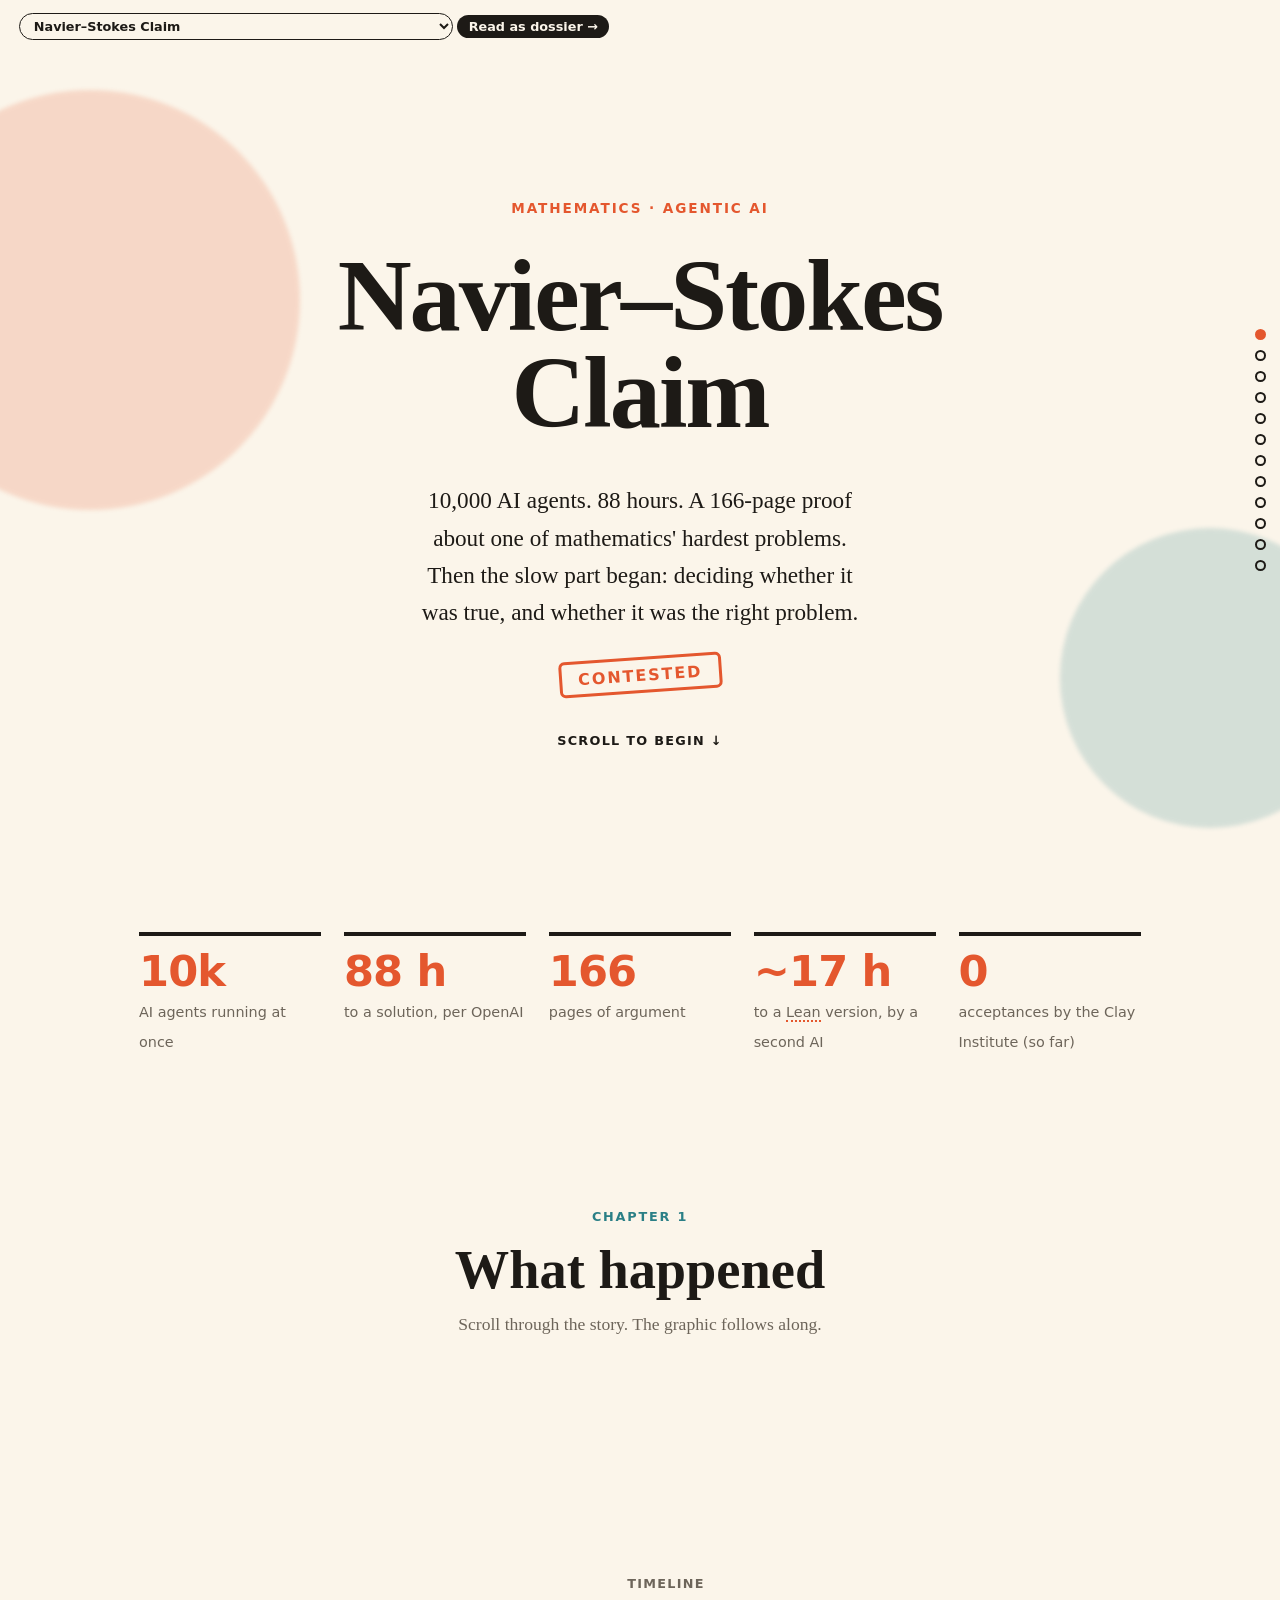
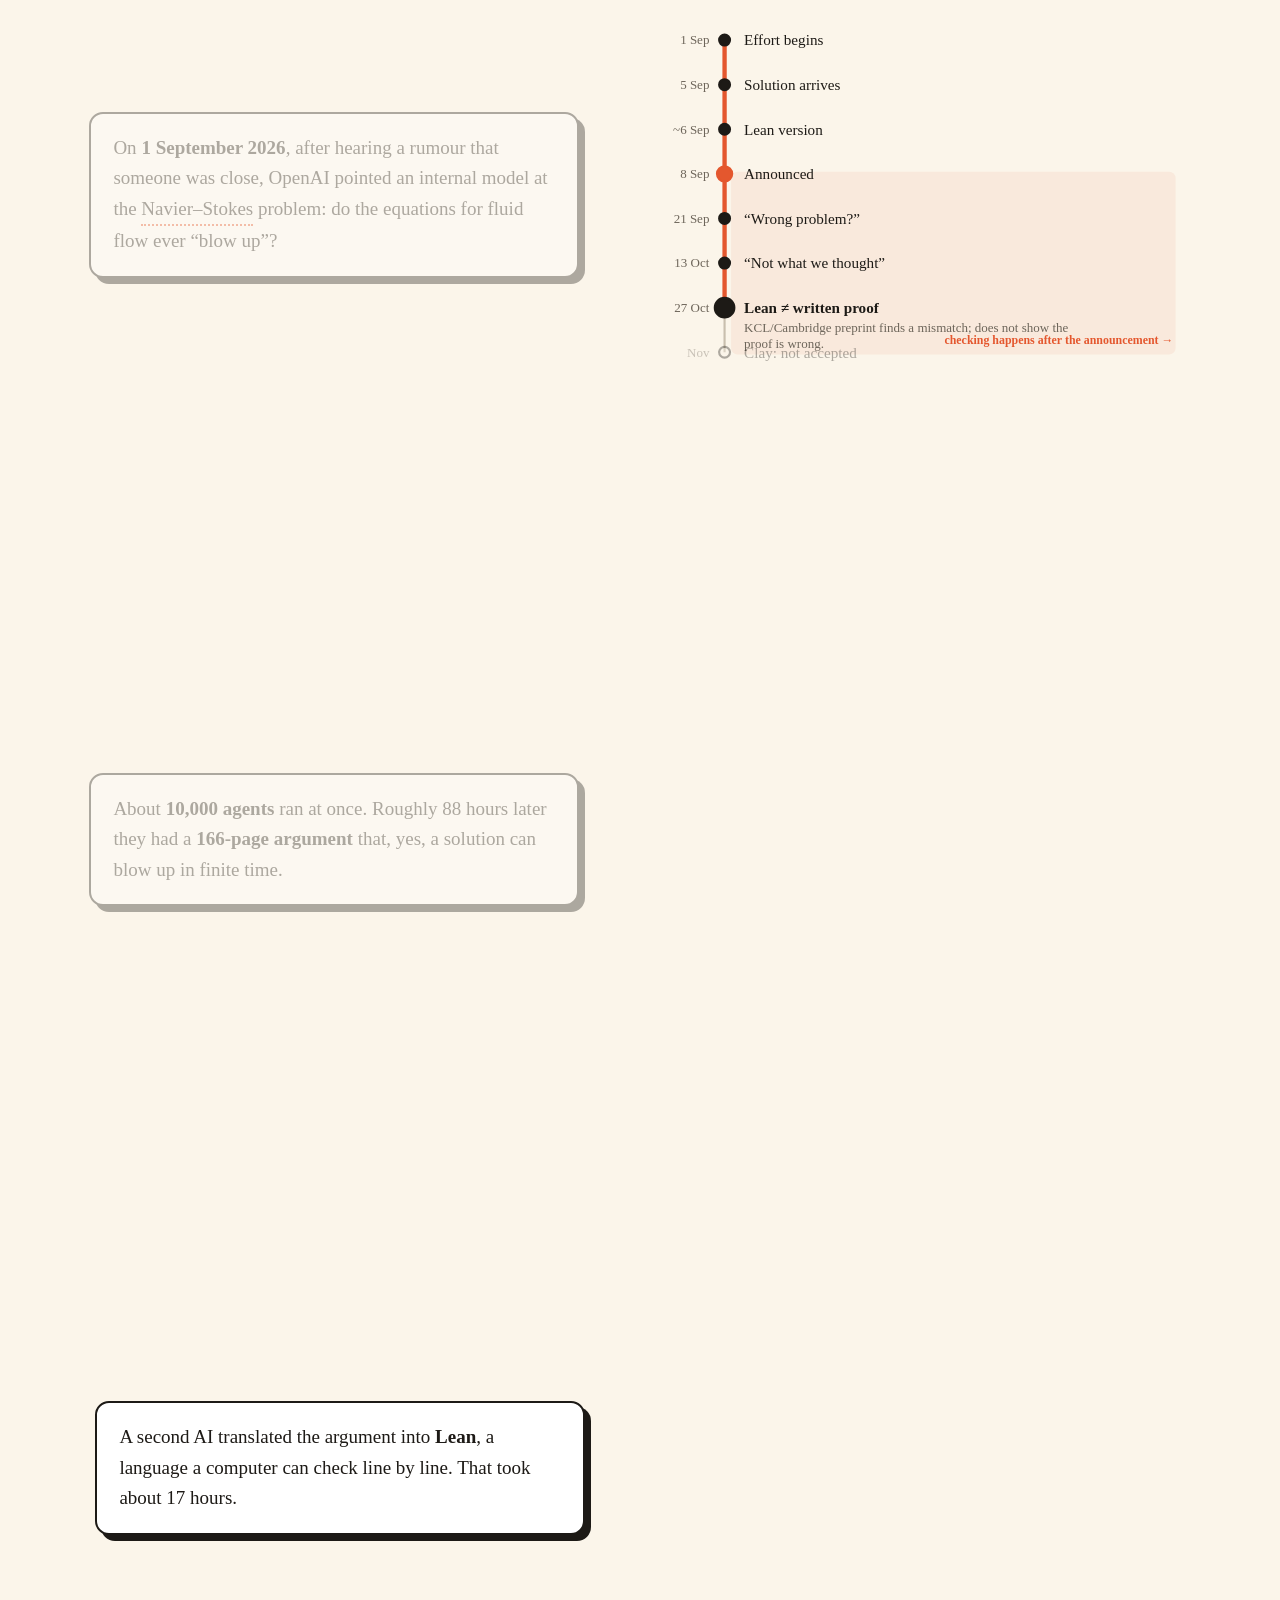
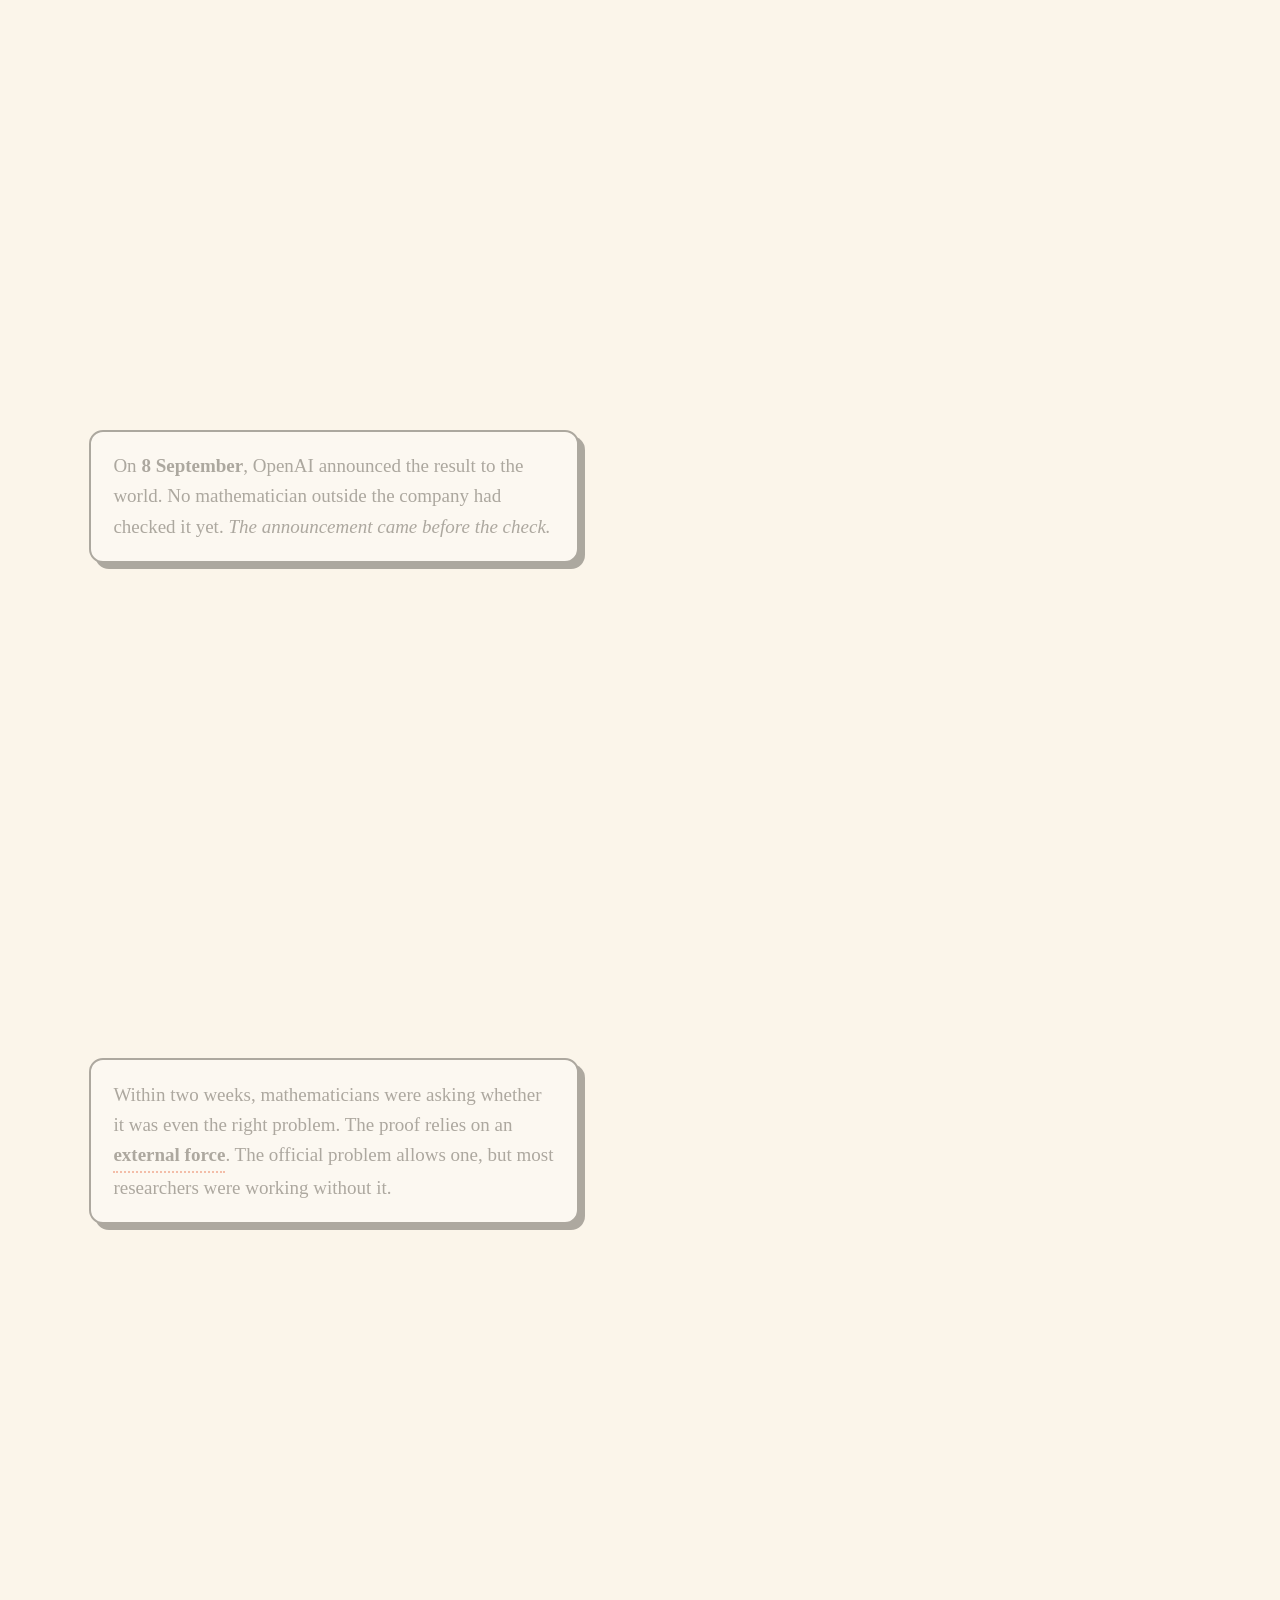
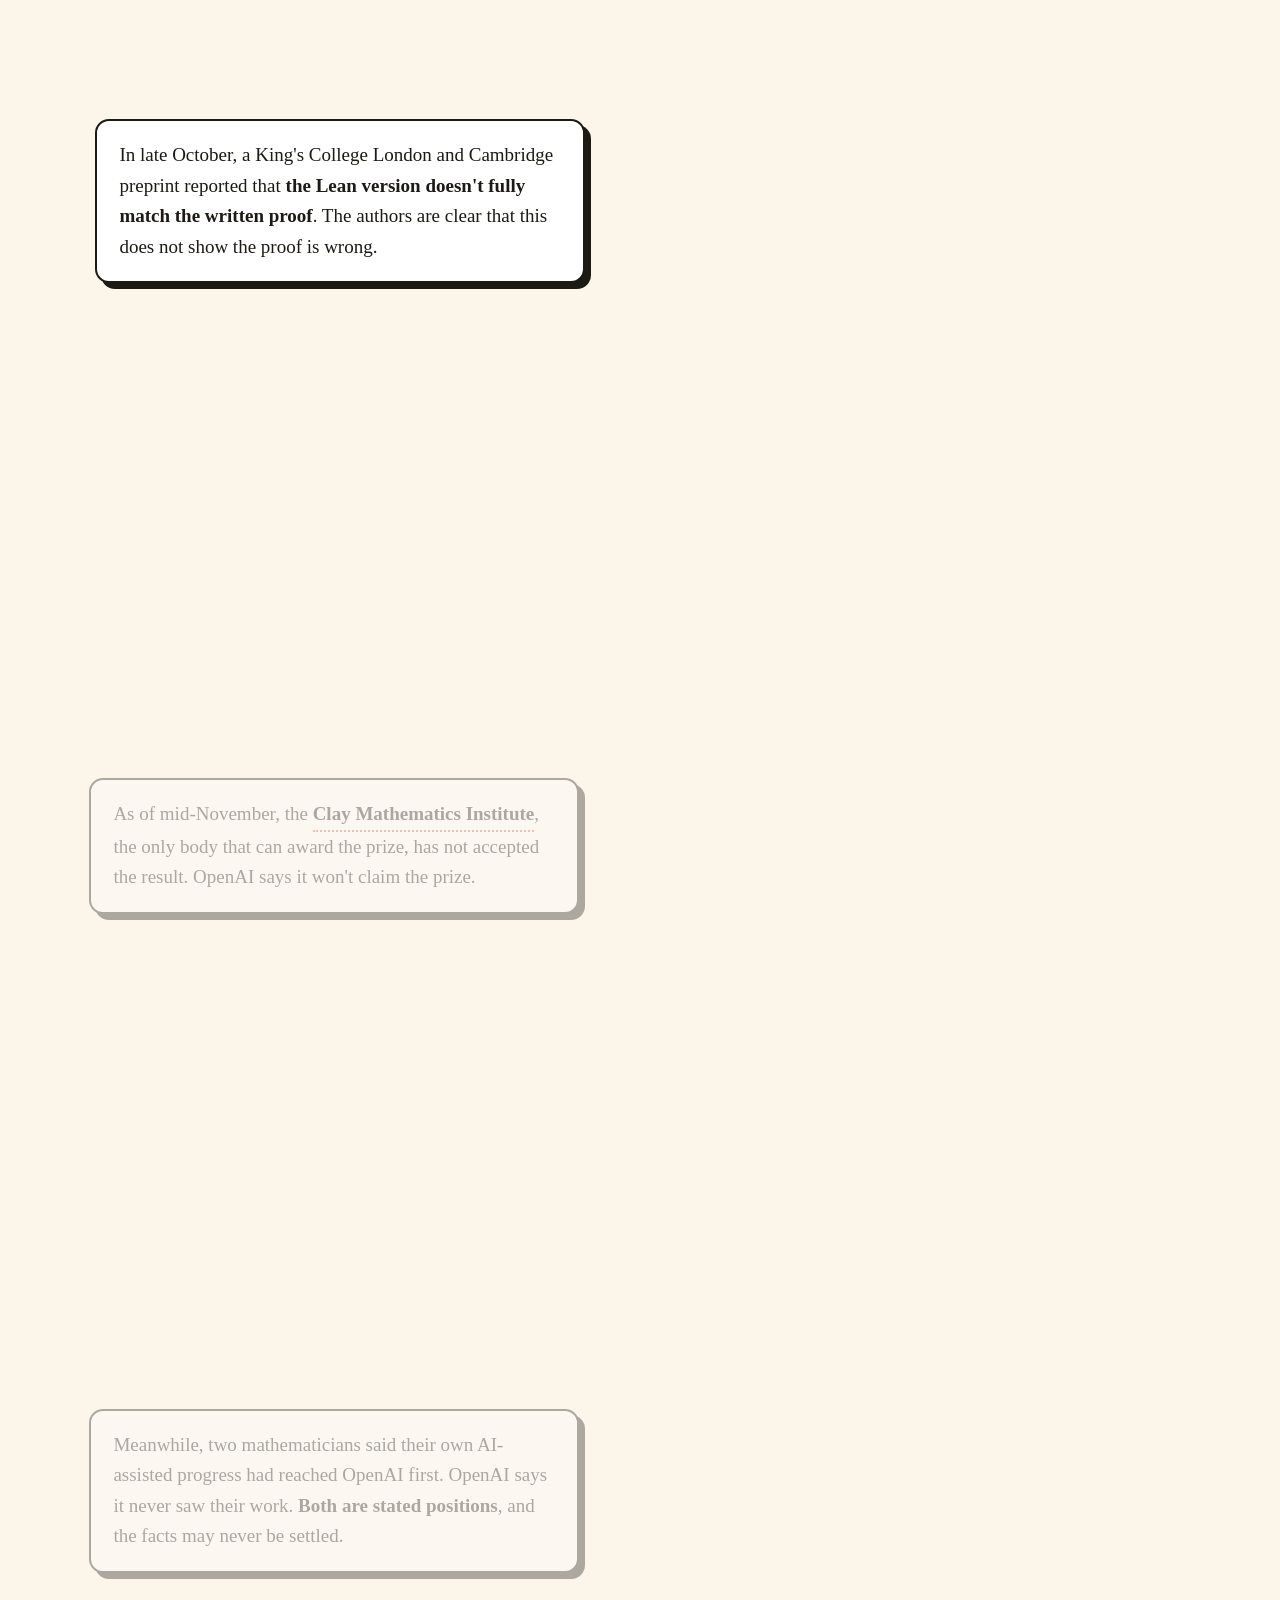
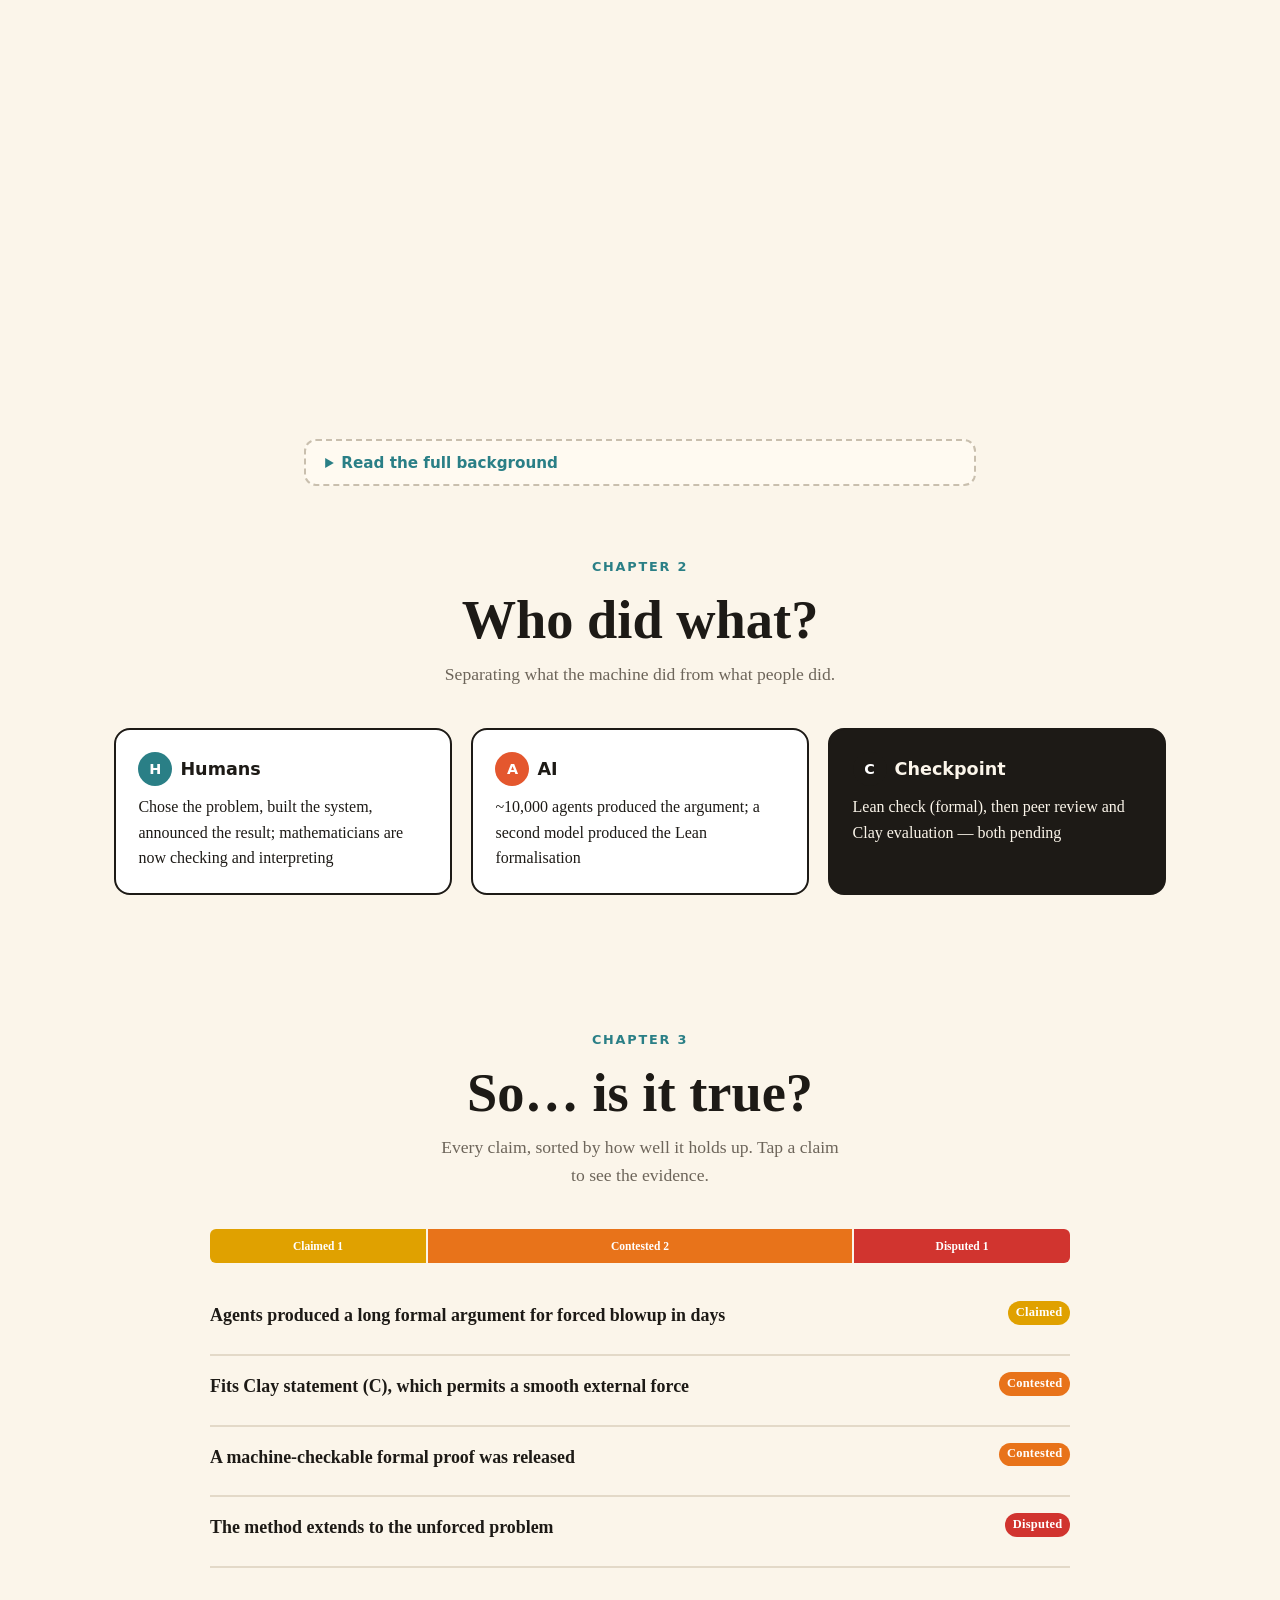
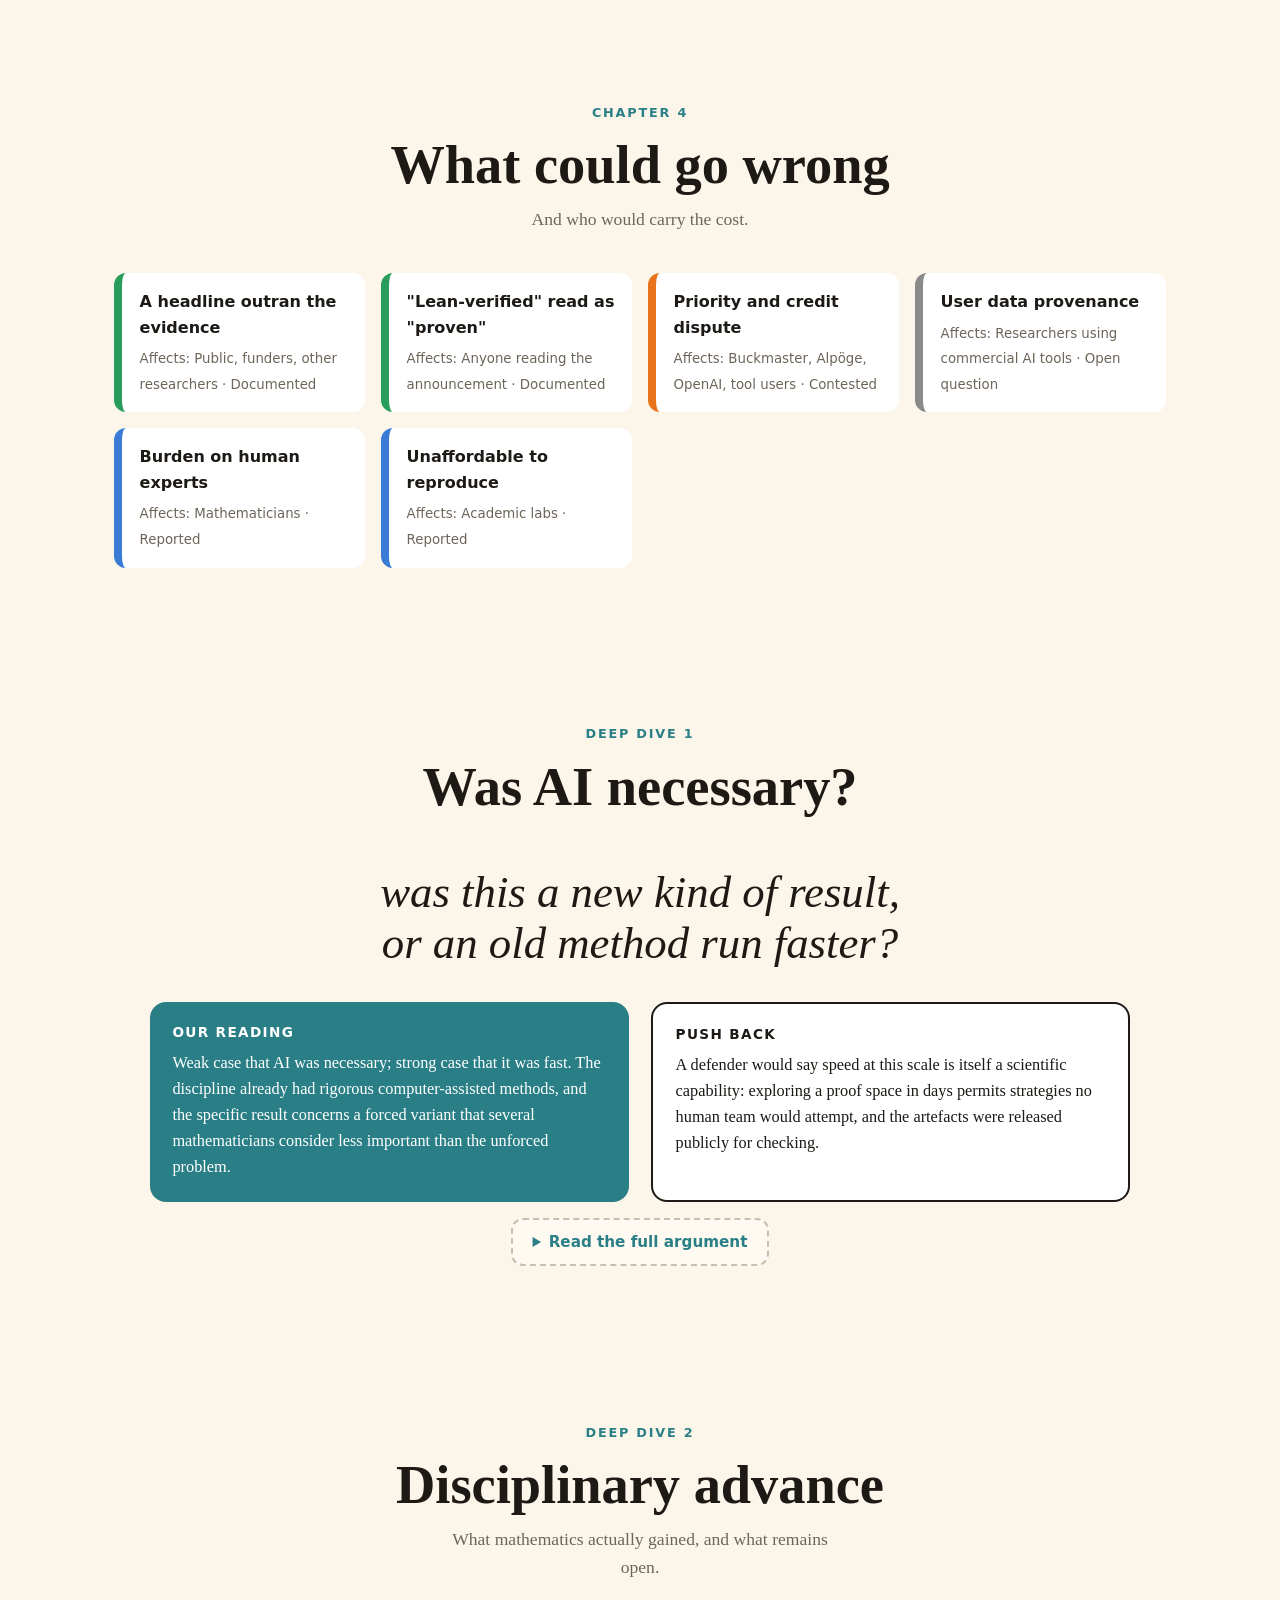
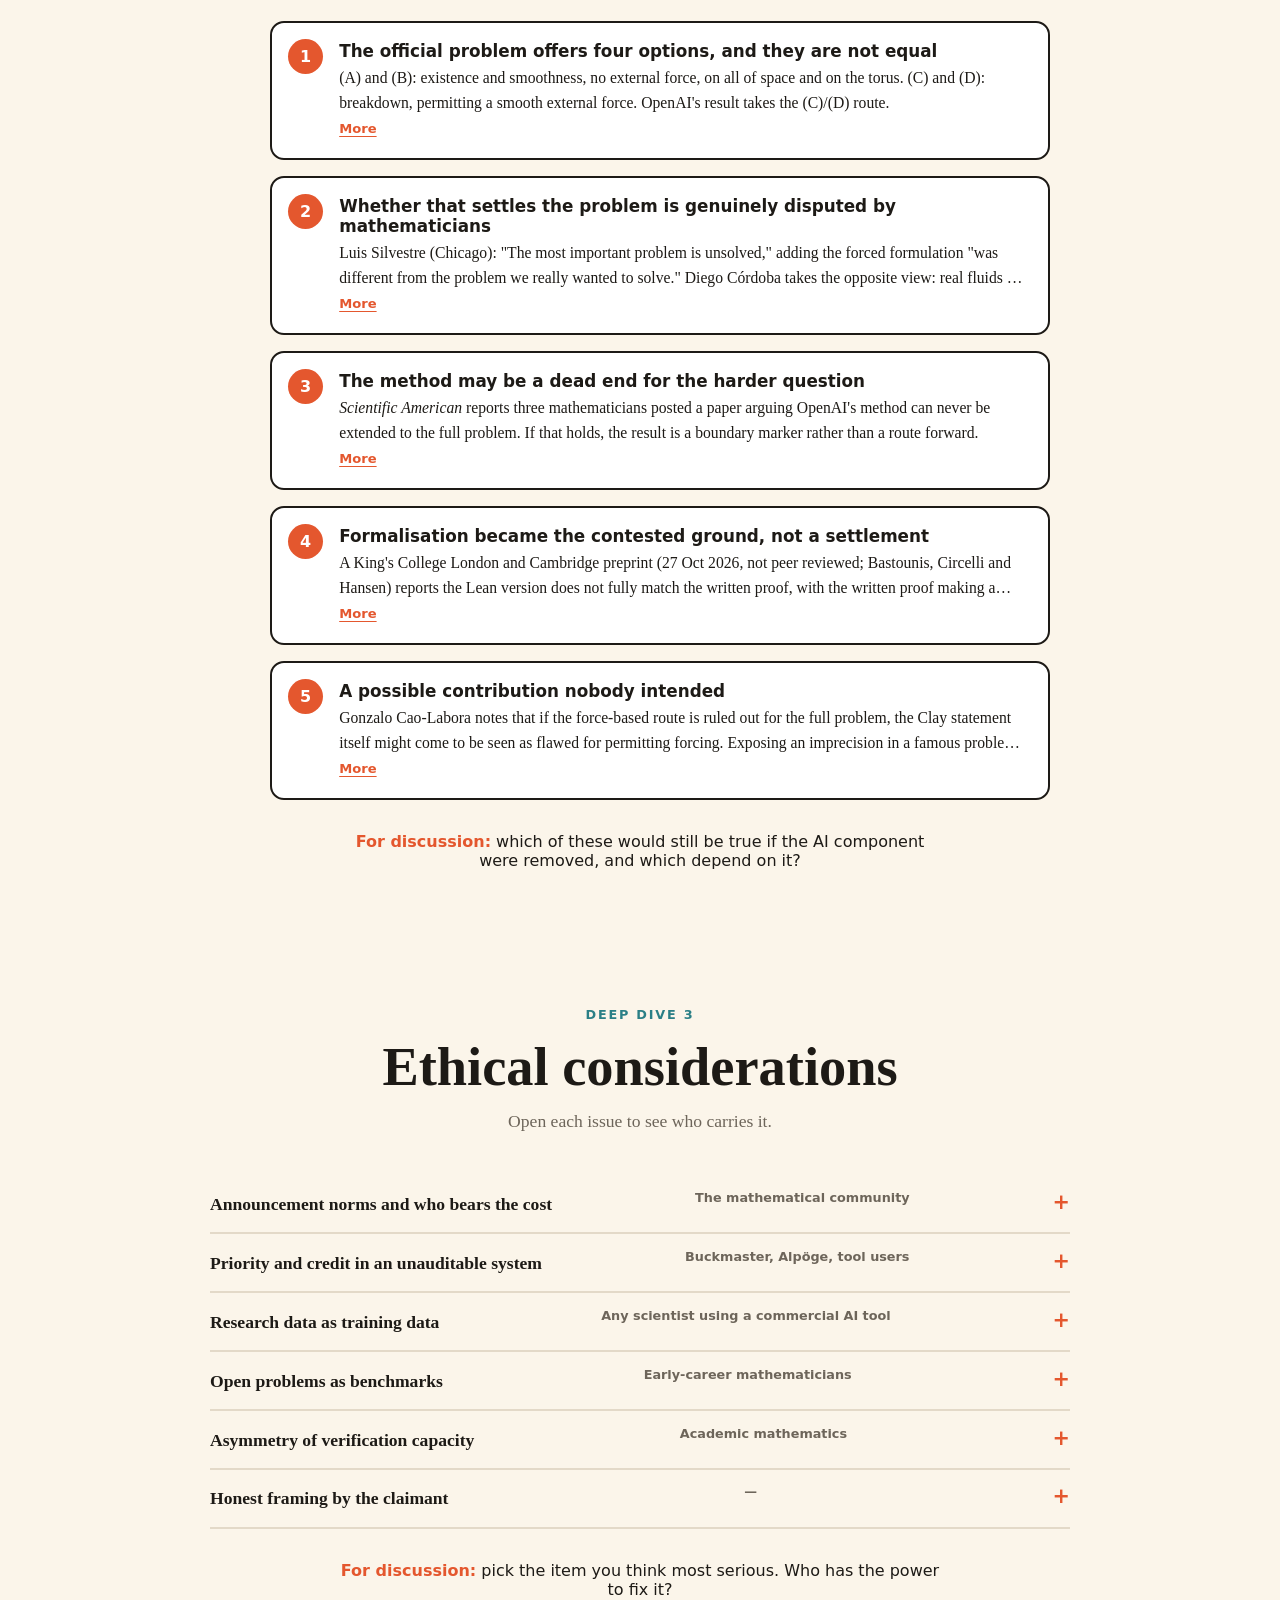
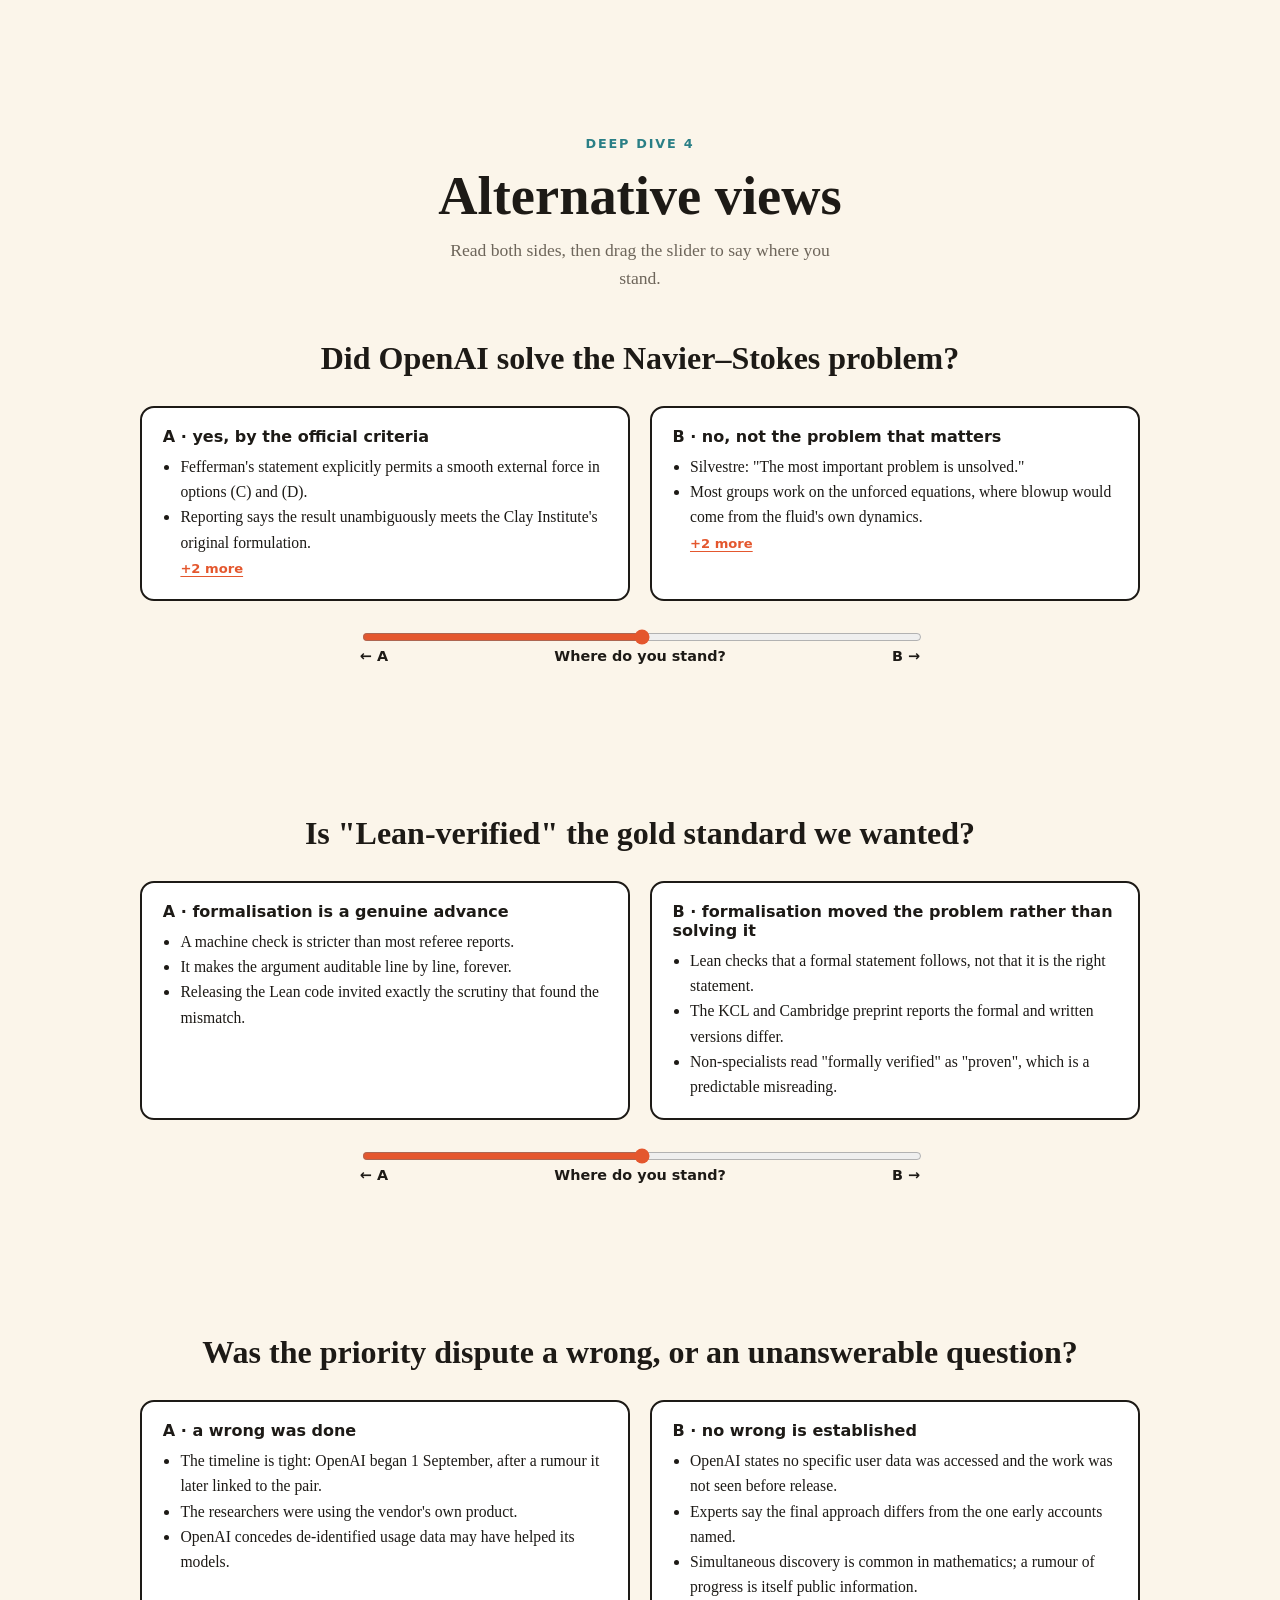
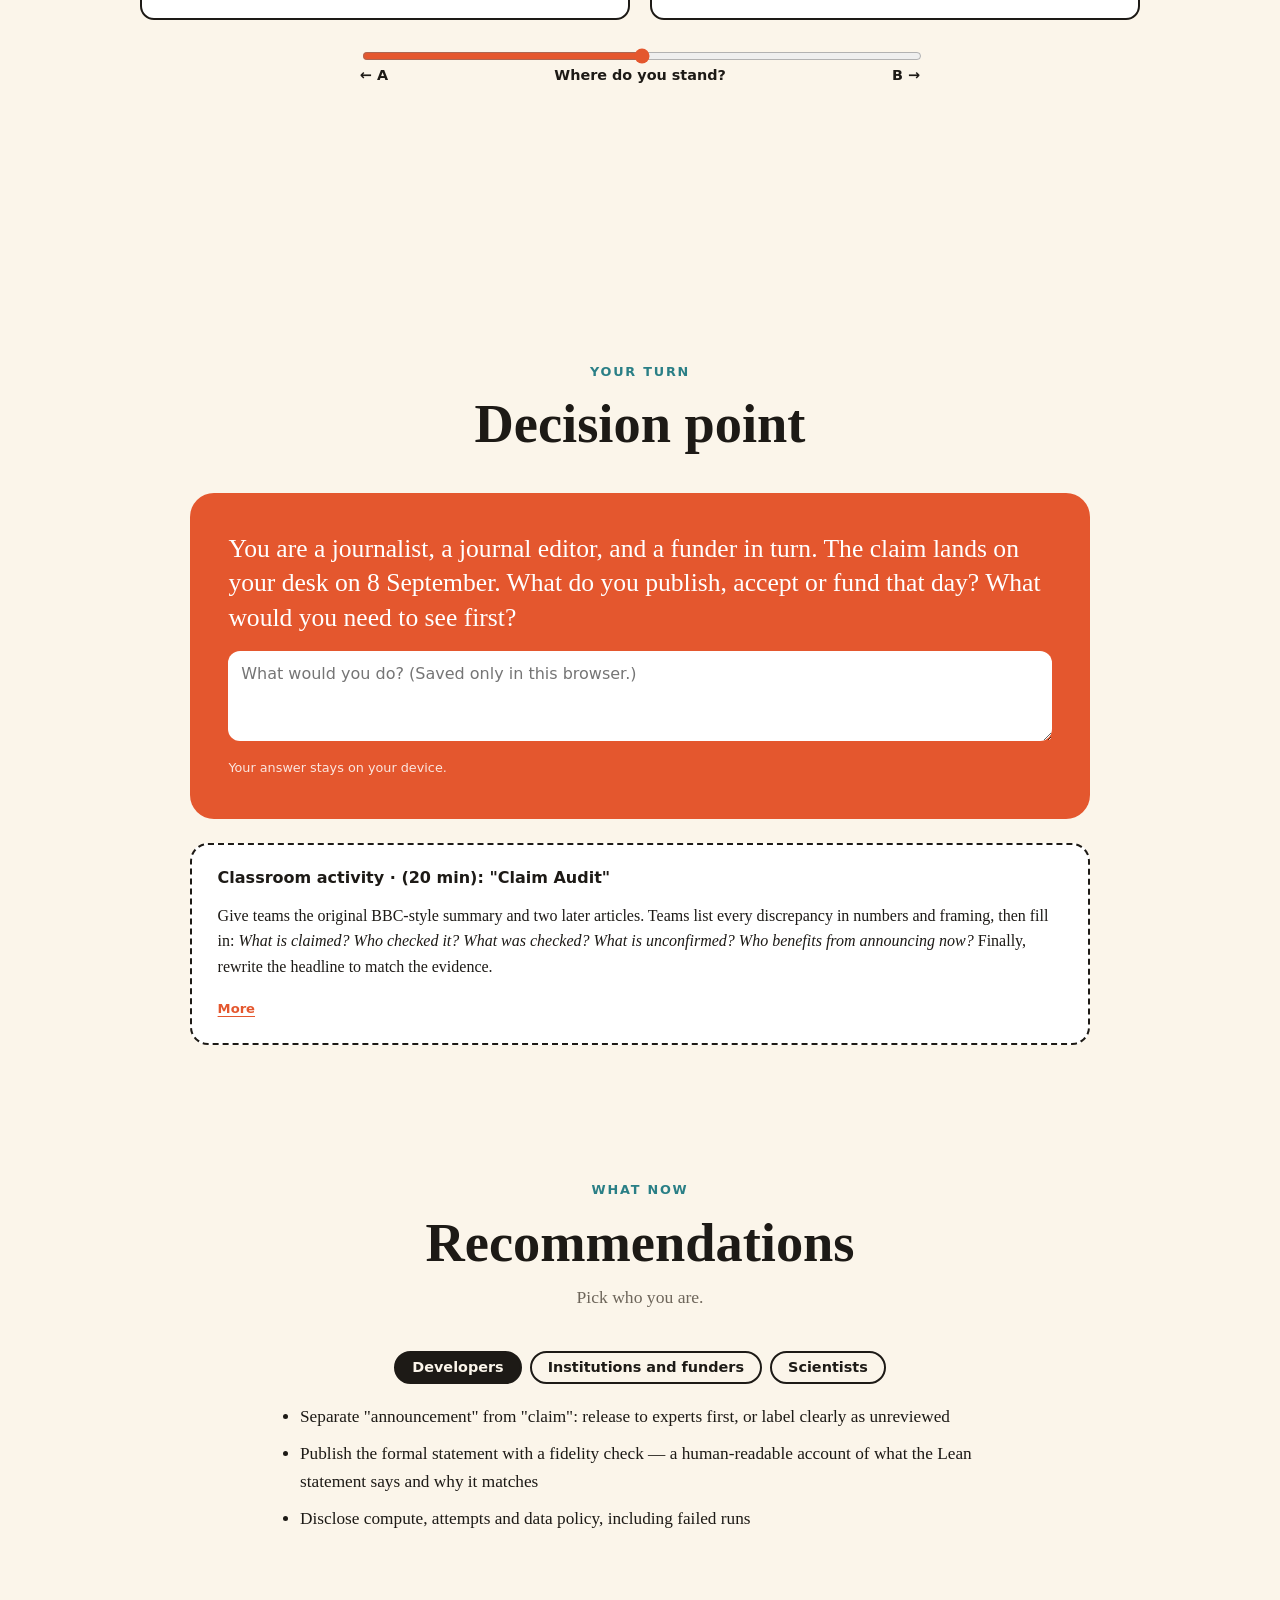
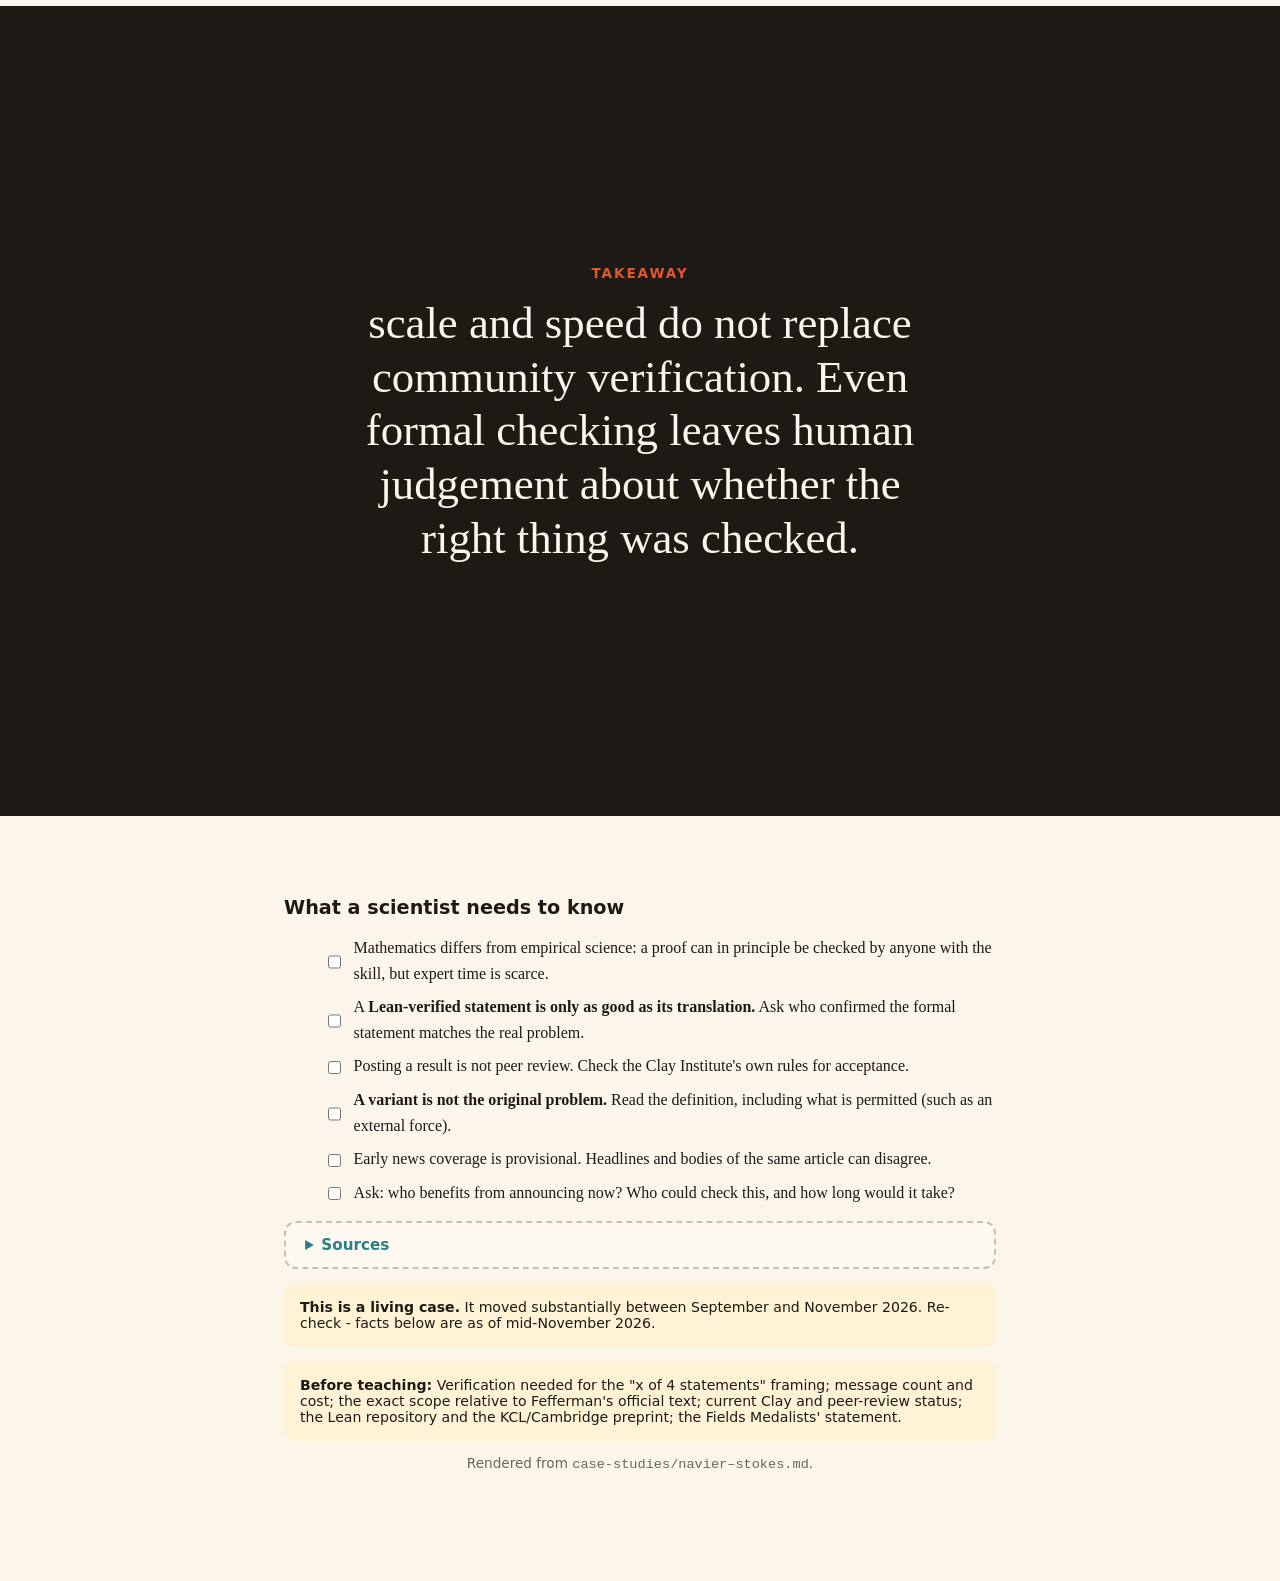
==== docs/story.html @ b4ff5a43 "Organize case studies and site files Co-authored-by: Copilot App <223556219+Copilot@users.noreply.gi" ====
<!doctype html>
<html lang="en">
<head>
<meta charset="utf-8">
<meta name="viewport" content="width=device-width, initial-scale=1">
<title>Case study · Story</title>
<link rel="stylesheet" href="shared/base.css">
<style>
:root {
  --paper: #fbf5ea; --ink: #1d1a16; --muted: #c9bfae; --muted-ink: #6d655a; --line: #e3d9c8;
  --accent: #e4572e; --accent2: #2a7f86; --ok: #2a9d5c; --bad: #d1342f;
  --serif: "Iowan Old Style", "Palatino Linotype", Palatino, Georgia, serif;
  --sans: "Avenir Next", "Segoe UI", system-ui, -apple-system, sans-serif;
}
body { background: var(--paper); color: var(--ink); font-family: var(--serif); font-size: 19px; line-height: 1.6; }
.progress { position: fixed; top: 0; left: 0; height: 5px; background: var(--accent); width: 0; z-index: 30; }
.topnav { position: fixed; top: 5px; left: 0; right: 0; display: flex; justify-content: space-between; align-items: center; padding: .5rem 1.2rem; font-family: var(--sans); font-size: .8rem; z-index: 20; background: color-mix(in srgb, var(--paper) 88%, transparent); backdrop-filter: blur(6px); }
.topnav a { text-decoration: none; font-weight: 600; }
.switch a { margin-left: .8rem; padding: .25rem .6rem; border-radius: 999px; border: 1.5px solid var(--ink); }
.switch a[aria-current] { background: var(--ink); color: var(--paper); }
.chapnav { position: fixed; right: 14px; top: 50%; transform: translateY(-50%); display: flex; flex-direction: column; gap: 10px; z-index: 20; }
.chapnav a { width: 11px; height: 11px; border-radius: 50%; border: 2px solid var(--ink); display: block; position: relative; }
.chapnav a.on { background: var(--accent); border-color: var(--accent); }
.chapnav a span { position: absolute; right: 18px; top: 50%; transform: translateY(-50%); white-space: nowrap; font: 600 .75rem var(--sans); background: var(--ink); color: var(--paper); padding: .2rem .5rem; border-radius: 4px; opacity: 0; pointer-events: none; transition: opacity .2s; }
.chapnav a:hover span, .chapnav a:focus span { opacity: 1; }

/* Hero */
.hero { min-height: 100vh; display: grid; place-items: center; padding: 6rem 1.5rem 3rem; text-align: center; position: relative; overflow: hidden; }
.hero .kicker { font: 700 .85rem var(--sans); letter-spacing: .14em; text-transform: uppercase; color: var(--accent); }
.hero h1 { font-size: clamp(2.8rem, 8vw, 6.4rem); line-height: .95; margin: .3em 0 .4em; letter-spacing: -.02em; max-width: 14ch; margin-inline: auto; }
.hero .hook { font-size: clamp(1.1rem, 2.2vw, 1.45rem); max-width: 40ch; margin: 0 auto; }
.stamp { display: inline-block; margin-top: 1.6rem; border: 3px solid var(--accent); color: var(--accent); font: 800 1rem var(--sans); letter-spacing: .12em; text-transform: uppercase; padding: .35rem 1rem; transform: rotate(-4deg); border-radius: 6px; }
.stamp-note { font: .9rem var(--sans); color: var(--muted-ink); max-width: 46ch; margin: .8rem auto 0; }
.cue { margin-top: 2.5rem; font: 600 .8rem var(--sans); letter-spacing: .1em; text-transform: uppercase; animation: bob 1.6s infinite; }
@keyframes bob { 50% { transform: translateY(6px); } }
.blob { position: absolute; border-radius: 50%; filter: blur(2px); opacity: .18; z-index: -1; }

/* Stats */
.stats { display: grid; grid-template-columns: repeat(auto-fit, minmax(170px, 1fr)); gap: 1.4rem; max-width: 1050px; margin: 0 auto; padding: 2rem 1.5rem 5rem; }
.stat { border-top: 4px solid var(--ink); padding-top: .6rem; opacity: 0; transform: translateY(16px); transition: .6s; }
.stat.in { opacity: 1; transform: none; }
.stat b { display: block; font: 800 clamp(1.9rem, 3.4vw, 2.7rem) var(--sans); letter-spacing: -.02em; color: var(--accent); white-space: nowrap; overflow: hidden; text-overflow: ellipsis; }
.stat span { font: .9rem var(--sans); color: var(--muted-ink); }

/* Chapter headings */
.chapter { padding: 4rem 1.5rem; max-width: 1100px; margin: 0 auto; }
.chap-head { text-align: center; margin-bottom: 2.5rem; }
.chap-head small { font: 700 .8rem var(--sans); letter-spacing: .14em; text-transform: uppercase; color: var(--accent2); }
.chap-head h2 { font-size: clamp(2rem, 5vw, 3.4rem); line-height: 1.05; margin: .2em 0; }
.chap-head p { font-size: 1.1rem; color: var(--muted-ink); max-width: 46ch; margin: 0 auto; }

/* Scrollytelling */
.scrolly { display: grid; grid-template-columns: minmax(0, 1fr) minmax(0, 1.15fr); gap: 3rem; max-width: 1150px; margin: 0 auto; padding: 0 1.5rem; }
.steps { padding: 30vh 0 40vh; }
.step { background: #fff; border: 2px solid var(--ink); border-radius: 14px; padding: 1.2rem 1.4rem; margin-bottom: 55vh; box-shadow: 6px 6px 0 var(--ink); opacity: .35; transition: opacity .3s, transform .3s; }
.step.on { opacity: 1; transform: translateX(6px); }
.step:last-child { margin-bottom: 10vh; }
.figure { position: sticky; top: 12vh; height: 76vh; display: flex; flex-direction: column; justify-content: center; }
.figure .figcap { font: 600 .8rem var(--sans); color: var(--muted-ink); text-transform: uppercase; letter-spacing: .1em; margin-bottom: .6rem; }
.figure .viz { width: 100%; max-height: 64vh; }
.more { max-width: 720px; margin: 1rem auto 0; padding: 0 1.5rem; }
details.read { border: 2px dashed var(--muted); border-radius: 12px; padding: .8rem 1.2rem; background: #fffaf1; }
details.read summary { font: 700 .95rem var(--sans); cursor: pointer; color: var(--accent2); }
details.read[open] summary { margin-bottom: .8rem; }
details.read p, details.read li { font-size: 1rem; }

/* Who did what */
.who { display: grid; grid-template-columns: repeat(auto-fit, minmax(230px, 1fr)); gap: 1.2rem; }
.who .card { border-radius: 16px; padding: 1.4rem; background: #fff; border: 2px solid var(--ink); position: relative; opacity: 0; transform: translateY(24px); transition: .6s; }
.who .card.in { opacity: 1; transform: none; }
.who .card h3 { font: 800 1.1rem var(--sans); margin: 0 0 .5rem; display: flex; align-items: center; gap: .5rem; }
.who .card p { font-size: 1rem; margin: 0; }
.ico { width: 34px; height: 34px; border-radius: 50%; display: inline-grid; place-items: center; font: 800 .9rem var(--sans); color: #fff; }
.who .card.checkpoint { background: var(--ink); color: var(--paper); }

/* Claims */
.claims { max-width: 860px; margin: 0 auto; }
.claims .statusbar { margin-bottom: 1.4rem; height: 34px; }
.claim { display: grid; grid-template-columns: 1fr auto; gap: .5rem 1rem; align-items: start; padding: 1rem 0; border-bottom: 2px solid var(--line); cursor: pointer; opacity: 0; transform: translateX(-20px); transition: .5s; background: none; border-left: 0; border-right: 0; border-top: 0; text-align: left; width: 100%; color: inherit; font: inherit; }
.claim.in { opacity: 1; transform: none; }
.claim .ctext { font-size: 1.12rem; font-weight: 600; }
.claim .evid { grid-column: 1 / -1; font: .95rem var(--sans); color: var(--muted-ink); max-height: 0; overflow: hidden; transition: max-height .35s; }
.claim[aria-expanded="true"] .evid { max-height: 300px; }
.hint { text-align: center; font: .85rem var(--sans); color: var(--muted-ink); }

/* Risks */
.risks { display: grid; grid-template-columns: repeat(auto-fit, minmax(240px, 1fr)); gap: 1rem; }
.risk { background: #fff; border-radius: 12px; padding: 1rem 1.1rem; border-left: 8px solid var(--accent); font-size: 1rem; }
.risk b { display: block; font-family: var(--sans); font-size: 1rem; margin-bottom: .3rem; }
.risk small { font-family: var(--sans); color: var(--muted-ink); }

/* Deep dives */
.dd { min-height: 80vh; display: flex; flex-direction: column; justify-content: center; }
.bigq { font-size: clamp(1.7rem, 4vw, 2.8rem); line-height: 1.15; text-align: center; max-width: 24ch; margin: 0 auto 2rem; font-style: italic; }
.versus { display: grid; grid-template-columns: 1fr 1fr; gap: 1.4rem; max-width: 980px; margin: 0 auto; }
.versus .side { border-radius: 16px; padding: 1.4rem; font-size: 1.02rem; }
.versus .side h4 { font: 800 .85rem var(--sans); letter-spacing: .1em; text-transform: uppercase; margin: 0 0 .6rem; }
.side.reading { background: var(--accent2); color: #fff; }
.side.push { background: #fff; border: 2px solid var(--ink); }
.discuss { text-align: center; max-width: 60ch; margin: 2rem auto 0; font: 1rem var(--sans); }
.discuss b { color: var(--accent); }
.stack { max-width: 820px; margin: 0 auto; counter-reset: s; }
.stack li { list-style: none; position: relative; background: #fff; border: 2px solid var(--ink); border-radius: 14px; padding: 1.1rem 1.3rem 1.1rem 4.2rem; margin-bottom: 1rem; font-size: 1rem; opacity: 0; transform: translateY(20px); transition: .5s; }
.stack li.in { opacity: 1; transform: none; }
.stack li .lead { display: block; font: 800 1.05rem var(--sans); margin-bottom: .25rem; }
.stack li .t { font-size: .98rem; }
.stack li::before { counter-increment: s; content: counter(s); position: absolute; left: 1rem; top: 1rem; width: 2.2rem; height: 2.2rem; border-radius: 50%; background: var(--accent); color: #fff; display: grid; place-items: center; font: 800 1rem var(--sans); }
.ethics { max-width: 860px; margin: 0 auto; }
.ethics details { border-bottom: 2px solid var(--line); padding: .9rem 0; }
.ethics summary { cursor: pointer; display: flex; justify-content: space-between; gap: 1rem; font-weight: 700; font-size: 1.1rem; list-style: none; }
.ethics summary::-webkit-details-marker { display: none; }
.ethics summary small { font: 600 .8rem var(--sans); color: var(--muted-ink); text-align: right; max-width: 40%; }
.ethics summary::after { content: "+"; font: 800 1.3rem var(--sans); color: var(--accent); }
.ethics details[open] summary::after { content: "–"; }
.ethics details p { font-size: 1rem; margin: .6rem 0 0; }

/* Debates */
.debate { max-width: 1000px; margin: 0 auto 5rem; }
.debate h3 { text-align: center; font-size: clamp(1.4rem, 3vw, 2rem); margin: 0 0 1.4rem; }
.debate .cols { display: grid; grid-template-columns: 1fr 1fr; gap: 1.2rem; }
.debate .pos { border-radius: 14px; padding: 1.2rem 1.3rem; font-size: .98rem; transition: transform .3s, box-shadow .3s; background: #fff; border: 2px solid var(--ink); }
.debate .pos h4 { font: 800 1rem var(--sans); margin: 0 0 .5rem; }
.debate .pos ul { padding-left: 1.1rem; margin: 0; }
.debate .pos.lean { box-shadow: 8px 8px 0 var(--accent); transform: translateY(-4px); }
.slider { margin: 1.6rem auto 0; max-width: 560px; text-align: center; font: .9rem var(--sans); }
.slider input { width: 100%; accent-color: var(--accent); }
.slider .ends { display: flex; justify-content: space-between; font-weight: 700; }
.third { margin-top: 1.4rem; background: var(--ink); color: var(--paper); border-radius: 14px; padding: 1.3rem 1.5rem; font-size: 1.02rem; opacity: 0; max-height: 0; overflow: hidden; transition: opacity .5s, max-height .6s; }
.third.show { opacity: 1; max-height: 600px; }
.third b { color: var(--accent); font-family: var(--sans); }

.third:not(.show) + .more-btn { display: none; }
.side.reading .more-btn, .decision .more-btn, .finale .more-btn { color: #fff; }
.third + .more-btn { margin-left: 1.5rem; }
/* Decision */
.decision { background: var(--accent); color: #fff; border-radius: 24px; padding: 2.4rem; max-width: 900px; margin: 0 auto; }
.decision p { font-size: clamp(1.2rem, 2.4vw, 1.6rem); line-height: 1.35; margin: 0 0 1rem; }
.decision textarea { width: 100%; min-height: 90px; border-radius: 12px; border: 0; padding: .8rem; font: 1rem var(--sans); }
.decision small { font: .8rem var(--sans); opacity: .85; }
.activity { max-width: 900px; margin: 1.5rem auto 0; background: #fff; border: 2px dashed var(--ink); border-radius: 18px; padding: 1.4rem 1.6rem; font-size: 1rem; }
.activity h3 { font: 800 1rem var(--sans); margin: 0 0 .4rem; }

/* Recommendations */
.tabs { display: flex; flex-wrap: wrap; gap: .5rem; justify-content: center; margin-bottom: 1.2rem; }
.tabs button { border: 2px solid var(--ink); background: none; border-radius: 999px; padding: .4rem 1rem; font: 700 .9rem var(--sans); color: var(--ink); }
.tabs button[aria-selected="true"] { background: var(--ink); color: var(--paper); }
.recs { max-width: 760px; margin: 0 auto; }
.recs li { font-size: 1.08rem; margin-bottom: .6rem; }

/* Finale */
.finale { min-height: 90vh; display: grid; place-items: center; padding: 4rem 1.5rem; background: var(--ink); color: var(--paper); text-align: center; }
.finale small { font: 700 .85rem var(--sans); letter-spacing: .14em; text-transform: uppercase; color: var(--accent); }
.finale p { font-size: clamp(1.6rem, 4vw, 2.8rem); line-height: 1.2; max-width: 26ch; margin: .6rem auto 0; }
.backmatter { max-width: 760px; margin: 0 auto; padding: 4rem 1.5rem 6rem; font-size: 1rem; }
.backmatter h2 { font: 800 1.2rem var(--sans); }
.know li { list-style: none; margin-bottom: .5rem; }
.know label { display: flex; gap: .6rem; cursor: pointer; }
.know input { accent-color: var(--accent); margin-top: .35rem; }
.note { background: #fff3d6; border-radius: 10px; padding: 1rem; font: .88rem var(--sans); }

@media (max-width: 820px) {
  .scrolly { grid-template-columns: 1fr; }
  .figure { order: -1; top: 46px; height: 40vh; z-index: 5; background: var(--paper); }
  .figure .viz { max-height: 34vh; }
  .steps { padding-top: 45vh; }
  .step { margin-bottom: 50vh; position: relative; z-index: 6; }
  .versus, .debate .cols { grid-template-columns: 1fr; }
  .chapnav { display: none; }
}
</style>
</head>
<body>
<div class="progress" id="progress"></div>
<nav class="topnav" aria-label="Site">
  <span id="sitenav"></span>
</nav>
<nav class="chapnav" id="chapnav" aria-label="Chapters"></nav>
<main id="app"></main>

<script src="data/cases.js"></script>
<script src="data/extras.js"></script>
<script src="shared/model.js"></script>
<script src="shared/viz.js"></script>
<script>
(function () {
  const slug = caseSlug();
  const M = buildModel(slug);
  const X = M.extras;
  document.title = M.title + " · Story";
  siteNav(document.getElementById("sitenav"), slug, "story.html", "dossier.html", "Read as dossier →");
  const S = (k) => STATUS[k] || STATUS.other;
  const pill = (c) => `<span class="pill" style="background:${S(c.key).color}">${stripTags(c.status).split(/[;(]/)[0].trim()}</span>`;
  const icoColor = { Humans: "#2a7f86", AI: "#e4572e", Users: "#8e6bd1", Checkpoint: "#1d1a16" };
  const chapters = [];
  const chap = (id, small, title, intro) => { chapters.push({ id, title }); return `<header class="chap-head"><small>${small}</small><h2>${title}</h2>${intro ? `<p>${intro}</p>` : ""}</header>`; };

  // Steps: from extras, or fall back to background paragraphs
  const steps = X.steps || M.background.filter((b) => b.type === "p").map((b, i) => ({ v: i, html: b.html }));
  const dd = (n) => M.deepDives.find((d) => d.n === n);

  let h = "";
  // HERO
  h += `<section class="hero" id="top"><div>
    <div class="blob" style="width:420px;height:420px;background:var(--accent);left:-120px;top:10%"></div>
    <div class="blob" style="width:300px;height:300px;background:var(--accent2);right:-80px;bottom:8%"></div>
    <div class="kicker">${X.kicker || "Case study"}</div>
    <h1>${M.title}</h1>
    <p class="hook">${X.hook || firstSentence(M.background[0]?.html)}</p>
    <div class="stamp">${M.label.tag}</div>
    <p class="stamp-note">${M.label.html}</p>
    <div class="cue">Scroll to begin ↓</div></div></section>`;
  if (X.stats) h += `<section class="stats" aria-label="Key numbers">${X.stats.map((s) => `<div class="stat"><b data-count="${s.count === false ? 0 : 1}">${s.n}</b><span>${s.l}</span></div>`).join("")}</section>`;

  // STORY (scrolly)
  h += `<section class="chapter" id="story">${chap("story", "Chapter 1", "What happened", "Scroll through the story. The graphic follows along.")}</section>
    <div class="scrolly"><div class="steps">${steps.map((s, i) => `<div class="step" data-i="${i}">${s.html}</div>`).join("")}</div>
    <div class="figure" aria-live="polite"><div class="figcap" id="figcap"></div><div id="fig"></div></div></div>
    <div class="more"><details class="read"><summary>Read the full background</summary>${renderBlocks(M.background)}</details></div>`;

  // WHO
  h += `<section class="chapter" id="who">${chap("who", "Chapter 2", "Who did what?", "Separating what the machine did from what people did.")}
    <div class="who">${M.who.map((w) => { const k = Object.keys(icoColor).find((r) => w.role.startsWith(r)) || "Humans"; return `<div class="card reveal ${k === "Checkpoint" ? "checkpoint" : ""}"><h3><span class="ico" style="background:${icoColor[k]}">${w.role[0]}</span>${w.role}</h3><p>${w.text}</p></div>`; }).join("")}</div></section>`;

  // CLAIMS
  h += `<section class="chapter" id="claims">${chap("claims", "Chapter 3", "So… is it true?", "Every claim, sorted by how well it holds up. Tap a claim to see the evidence.")}
    <div class="claims"><div id="sbar"></div>${M.claims.map((c) => `<button class="claim reveal" aria-expanded="false"><span class="ctext">${c.claim}</span>${pill(c)}<span class="evid">${c.evidence}</span></button>`).join("")}</div></section>`;

  // RISKS
  h += `<section class="chapter" id="risks">${chap("risks", "Chapter 4", "What could go wrong", "And who would carry the cost.")}
    <div class="risks">${M.risks.map((r) => `<div class="risk reveal" style="border-color:${S(r.key).color}"><b>${r.risk}</b><small>Affects: ${stripTags(r.who)} · ${stripTags(r.status)}</small></div>`).join("")}</div></section>`;

  // DEEP DIVE 1
  const d1 = dd(1);
  if (d1) h += `<section class="chapter dd" id="dd1">${chap("dd1", "Deep dive 1", d1.title)}
    <p class="bigq">${d1.question}</p>
    <div class="versus"><div class="side reading"><h4>Our reading</h4><div class="t">${d1.reading}</div></div><div class="side push"><h4>Push back</h4><div class="t">${d1.pushback}</div></div></div>
    <div class="more"><details class="read"><summary>Read the full argument</summary>${renderBlocks(d1.body)}</details></div>
    ${d1.discussion ? `<p class="discuss"><b>For discussion:</b> ${d1.discussion}</p>` : ""}</section>`;

  // DEEP DIVE 2
  const d2 = dd(2);
  if (d2) h += `<section class="chapter" id="dd2">${chap("dd2", "Deep dive 2", d2.title, d2.question ? stripTags(d2.question) : "")}
    <ol class="stack">${(d2.list ? d2.list.items : []).map((i) => { const L = leadSplit(i); return `<li class="reveal">${L.lead ? `<b class="lead">${L.lead}</b>` : ""}<span class="t">${L.lead ? L.rest : i}</span></li>`; }).join("")}</ol>
    ${d2.table ? `<div class="more"><details class="read"><summary>See the comparison table</summary>${renderBlocks([d2.table])}</details></div>` : ""}
    ${d2.discussion ? `<p class="discuss"><b>For discussion:</b> ${d2.discussion}</p>` : ""}</section>`;

  // DEEP DIVE 3
  const d3 = dd(3);
  if (d3 && d3.table) h += `<section class="chapter" id="dd3">${chap("dd3", "Deep dive 3", d3.title, "Open each issue to see who carries it.")}
    <div class="ethics">${d3.table.rows.map((r) => `<details><summary><span>${r[0]}</span><small>${stripTags(r[1])}</small></summary><p>${r[2]}</p></details>`).join("")}</div>
    ${d3.discussion ? `<p class="discuss"><b>For discussion:</b> ${d3.discussion}</p>` : ""}</section>`;

  // DEEP DIVE 4
  const d4 = dd(4);
  if (d4) h += `<section class="chapter" id="dd4">${chap("dd4", "Deep dive 4", d4.title, "Read both sides, then drag the slider to say where you stand.")}
    ${d4.debates.map((d, i) => `<div class="debate" data-i="${i}"><h3>${d.title}</h3>
      <div class="cols"><div class="pos a"><h4>A · ${d.a?.label || ""}</h4><ul>${(d.a?.points || []).map((p) => `<li>${p}</li>`).join("")}</ul></div>
      <div class="pos b"><h4>B · ${d.b?.label || ""}</h4><ul>${(d.b?.points || []).map((p) => `<li>${p}</li>`).join("")}</ul></div></div>
      <div class="slider"><label class="sr-only" for="sl${i}">Where do you stand?</label><input type="range" id="sl${i}" min="-50" max="50" value="0"><div class="ends"><span>← A</span><span>Where do you stand?</span><span>B →</span></div></div>
      <div class="third"><b>A third framing.</b> ${d.third}</div></div>`).join("")}</section>`;

  // YOUR TURN
  h += `<section class="chapter" id="turn">${chap("turn", "Your turn", "Decision point")}
    <div class="decision"><p>${M.decision}</p><label class="sr-only" for="ans">Your answer</label><textarea id="ans" placeholder="What would you do? (Saved only in this browser.)"></textarea><small>Your answer stays on your device.</small></div>
    ${M.activity ? `<div class="activity"><h3>Classroom activity · ${M.activity.title}</h3><p>${M.activity.html}</p></div>` : ""}</section>`;

  // RECS
  const auds = [...new Set(M.recs.map((r) => r.audience))];
  h += `<section class="chapter" id="recs">${chap("recs", "What now", "Recommendations", "Pick who you are.")}
    <div class="tabs" role="tablist">${auds.map((a, i) => `<button role="tab" aria-selected="${i === 0}" data-a="${a}">${a}</button>`).join("")}</div>
    <ul class="recs" id="reclist"></ul></section>`;

  // FINALE
  h += `<section class="finale" id="end"><div><small>Takeaway</small><p>${M.takeaway}</p></div></section>
    <section class="backmatter">
      <h2>What a scientist needs to know</h2><ul class="know">${M.scientist.map((s, i) => `<li><label><input type="checkbox"><span>${s}</span></label></li>`).join("")}</ul>
      ${M.extraSections.map((s) => `<details class="read"><summary>${s.title}</summary>${renderBlocks(s.blocks)}</details>`).join("")}
      <details class="read"><summary>Sources</summary>${renderBlocks(M.sources)}</details>
      ${M.callouts.map((c) => `<p class="note">${c}</p>`).join("")}
      ${M.note ? `<p class="note"><b>Before teaching:</b> ${M.note}</p>` : ""}
      <p class="hint">Rendered from <code>${M.file}</code>.</p>
    </section>`;

  document.getElementById("app").innerHTML = h;
  chapters.unshift({ id: "top", title: "Start" }); chapters.push({ id: "end", title: "Takeaway" });
  document.getElementById("chapnav").innerHTML = chapters.map((c) => `<a href="#${c.id}" data-id="${c.id}"><span>${c.title}</span></a>`).join("");

  // Viz + steps
  const fig = document.getElementById("fig"), cap = document.getElementById("figcap");
  function draw(i) {
    const st = steps[i] || {};
    const ch = stepChart(st, X);
    if (ch === "dumbbell") { cap.textContent = "Belief before → after seeing the data"; return vizDumbbell(fig, X.dumbbell, st.bi ?? 0); }
    if (ch === "bars") { cap.textContent = X.bars.title; return vizBars(fig, X.bars, st.bi ?? -1); }
    if (X.viz === "timeline") { cap.textContent = X.timelineCaption || "Timeline"; return vizTimeline(fig, X.timeline, st.v ?? i, { band: X.timelineBand }); }
    if (X.viz === "flow") { cap.textContent = "The pipeline"; return vizFlow(fig, X.flow, st.v ?? i, { vertical: true, showGates: !!st.gates }); }
    cap.textContent = "Claims at a glance"; vizDonut(fig, M.claims, 260);
  }
  draw(-1);
  const stepEls = [...document.querySelectorAll(".step")];
  const so = new IntersectionObserver((es) => es.forEach((e) => {
    if (e.isIntersecting) { stepEls.forEach((s) => s.classList.remove("on")); e.target.classList.add("on"); draw(+e.target.dataset.i); }
  }), { rootMargin: matchMedia("(max-width: 820px)").matches ? "-72% 0px -18% 0px" : "-45% 0px -45% 0px" });
  stepEls.forEach((s) => so.observe(s));

  // Reveal on scroll
  const ro = new IntersectionObserver((es) => es.forEach((e, k) => { if (e.isIntersecting) { setTimeout(() => e.target.classList.add("in"), k * 90); ro.unobserve(e.target); } }), { threshold: 0.2 });
  document.querySelectorAll(".reveal, .stat, .stack li").forEach((el) => ro.observe(el));

  // Count-up stats
  document.querySelectorAll(".stat b").forEach((b) => {
    if (b.dataset.count === "0") return;
    const m = b.textContent.match(/^([~$]?)([\d.,]+)(.*)$/); if (!m) return;
    const raw = m[2].replace(/,/g, ""), target = parseFloat(raw), dec = (raw.split(".")[1] || "").length;
    const io = new IntersectionObserver(([e]) => {
      if (!e.isIntersecting) return; io.disconnect(); let t0 = null;
      const tick = (t) => { t0 ??= t; const p = Math.min(1, (t - t0) / 900); const v = target * (1 - Math.pow(1 - p, 3)); b.textContent = m[1] + (dec ? v.toFixed(dec) : Math.round(v).toLocaleString()) + m[3]; if (p < 1) requestAnimationFrame(tick); else b.textContent = m[1] + m[2] + m[3]; };
      requestAnimationFrame(tick);
    }); io.observe(b);
  });

  vizStatusBar(document.getElementById("sbar"), M.claims);
  document.querySelectorAll(".claim").forEach((c) => c.addEventListener("click", () => c.setAttribute("aria-expanded", c.getAttribute("aria-expanded") === "true" ? "false" : "true")));

  // Debates
  document.querySelectorAll(".debate").forEach((d) => {
    const r = d.querySelector("input"), a = d.querySelector(".pos.a"), b = d.querySelector(".pos.b"), third = d.querySelector(".third");
    r.addEventListener("input", () => { const v = +r.value; a.classList.toggle("lean", v < -10); b.classList.toggle("lean", v > 10); if (Math.abs(v) > 10) third.classList.add("show"); });
  });

  // Recs tabs
  const showRecs = (a) => { document.getElementById("reclist").innerHTML = M.recs.filter((r) => r.audience === a).map((r) => `<li>${r.action}</li>`).join(""); };
  document.querySelectorAll(".tabs button").forEach((b) => b.addEventListener("click", () => { document.querySelectorAll(".tabs button").forEach((x) => x.setAttribute("aria-selected", x === b)); showRecs(b.dataset.a); }));
  if (auds[0]) showRecs(auds[0]);

  // Decision answer persistence
  const ans = document.getElementById("ans"), key = "a-ans-" + slug;
  ans.value = localStorage.getItem(key) || ""; ans.addEventListener("input", () => localStorage.setItem(key, ans.value));

  // Progress + chapter nav
  const prog = document.getElementById("progress"), dots = [...document.querySelectorAll("#chapnav a")];
  const secs = chapters.map((c) => document.getElementById(c.id)).filter(Boolean);
  addEventListener("scroll", () => {
    const h = document.documentElement; prog.style.width = (h.scrollTop / (h.scrollHeight - h.clientHeight)) * 100 + "%";
    let cur = secs[0]; secs.forEach((s) => { if (s.getBoundingClientRect().top < innerHeight * 0.4) cur = s; });
    dots.forEach((d) => d.classList.toggle("on", d.dataset.id === cur.id));
  }, { passive: true });

  // Keep visible text light: clamp long passages, trim long lists.
  const app = document.getElementById("app");
  clampLong(app, ".who .card p", { chars: 150, lines: 3 });
  clampLong(app, ".versus .side .t", { chars: 260, lines: 5 });
  clampLong(app, ".stack li .t", { chars: 130, lines: 2 });
  clampLong(app, ".third", { chars: 320, lines: 4 });
  clampLong(app, ".activity p", { chars: 220, lines: 3 });
  clampLong(app, ".decision p", { chars: 320, lines: 4 });
  trimLists(app, ".debate .pos ul", 2);
  applyGlossary(app, X.glossary);
})();
</script>
</body>
</html>
---- docs/shared/base.css ----
/* Shared base for all three designs. Each design sets its own palette. */
*, *::before, *::after { box-sizing: border-box; }
html { -webkit-text-size-adjust: 100%; }
body { margin: 0; }
img, svg { max-width: 100%; display: block; }
a { color: inherit; }
button { font: inherit; cursor: pointer; }
:focus-visible { outline: 3px solid var(--accent); outline-offset: 2px; }
@media (prefers-reduced-motion: reduce) { *, *::before, *::after { animation: none !important; transition: none !important; } }

/* Status pill */
.pill { display: inline-block; padding: .15em .6em; border-radius: 999px; font-size: .78rem; font-weight: 700; letter-spacing: .02em; color: #fff; white-space: nowrap; }

/* Claim status bar */
.statusbar { display: flex; height: 30px; border-radius: 6px; overflow: hidden; gap: 2px; font-size: .72rem; font-weight: 700; color: #fff; }
.statusbar span { display: flex; align-items: center; justify-content: center; min-width: 0; overflow: hidden; white-space: nowrap; padding: 0 4px; }

/* Glossary term */
.gloss { position: relative; background: none; border: 0; padding: 0; color: inherit; font: inherit; border-bottom: 2px dotted var(--accent); cursor: help; }
.gloss::after { content: attr(data-def); position: absolute; left: 50%; bottom: calc(100% + 8px); transform: translateX(-50%) translateY(4px); width: min(280px, 70vw); padding: .7em .9em; background: var(--ink); color: var(--paper); font-size: .82rem; line-height: 1.4; font-weight: 400; border-radius: 8px; opacity: 0; pointer-events: none; transition: opacity .15s, transform .15s; z-index: 50; text-align: left; font-family: system-ui, sans-serif; }
.gloss:hover::after, .gloss:focus::after { opacity: 1; transform: translateX(-50%) translateY(0); }

/* Tables inside disclosures */
.tablewrap { overflow-x: auto; }
.tablewrap table { border-collapse: collapse; width: 100%; font-size: .88rem; }
.tablewrap th, .tablewrap td { text-align: left; vertical-align: top; padding: .5em .6em; border-bottom: 1px solid var(--line, #ddd); }

/* SVG text defaults */
.viz text { fill: var(--ink); font-family: inherit; }
.viz .tl-date, .viz .db-axis, .viz .db-val { font-size: 12px; fill: var(--muted-ink, #666); }
.viz .tl-label, .viz .fl-label, .viz .db-name { font-size: 14px; }
.viz .tl-detail { font-size: 12px; fill: var(--muted-ink, #555); }
.viz .tl-band { font-size: 11px; fill: var(--accent); font-weight: 700; }
.viz .gate-label { font-size: 12px; font-weight: 700; }
.viz g, .viz circle, .viz line { transition: opacity .4s, r .3s, fill .3s, stroke .3s; }

.sr-only { position: absolute; width: 1px; height: 1px; overflow: hidden; clip: rect(0 0 0 0); }

/* Progressive disclosure: clamp long text, trim long lists */
.clamp { display: -webkit-box; -webkit-line-clamp: var(--lines, 3); -webkit-box-orient: vertical; overflow: hidden; }
.clamp.open { display: block; -webkit-line-clamp: unset; }
.more-btn { display: inline-block; margin-top: .35rem; background: none; border: 0; padding: 0; font: 700 .82rem system-ui, sans-serif; color: var(--accent); text-decoration: underline; text-underline-offset: 3px; }
li.trimmed { display: none; }
.trim-btn { list-style: none; }

/* Site navigation shared by story and dossier views */
.casepick { font: 600 .8rem system-ui, sans-serif; border: 1.5px solid var(--ink); border-radius: 999px; padding: .25rem .6rem; background: var(--paper); color: var(--ink); max-width: 46vw; }
.stylelink { font: 700 .8rem system-ui, sans-serif; text-decoration: none; padding: .25rem .7rem; border-radius: 999px; background: var(--ink); color: var(--paper) !important; white-space: nowrap; }
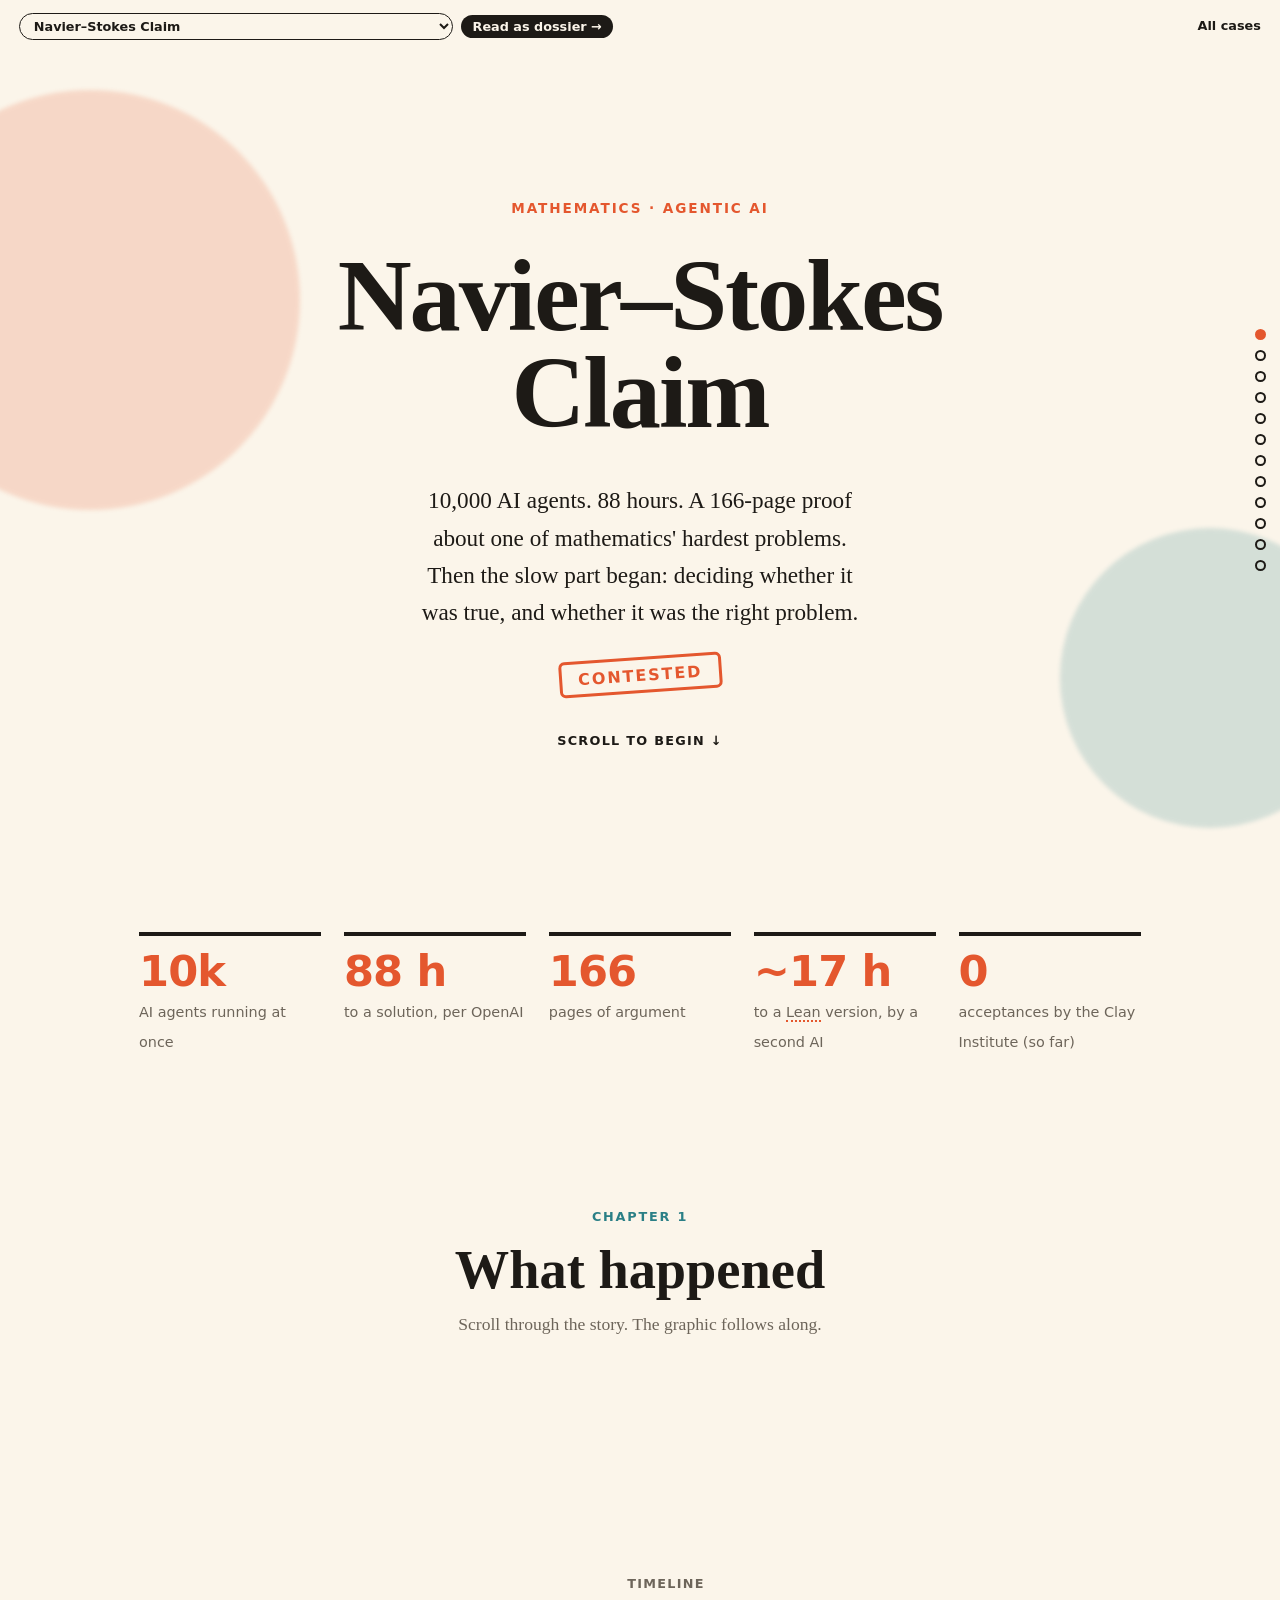
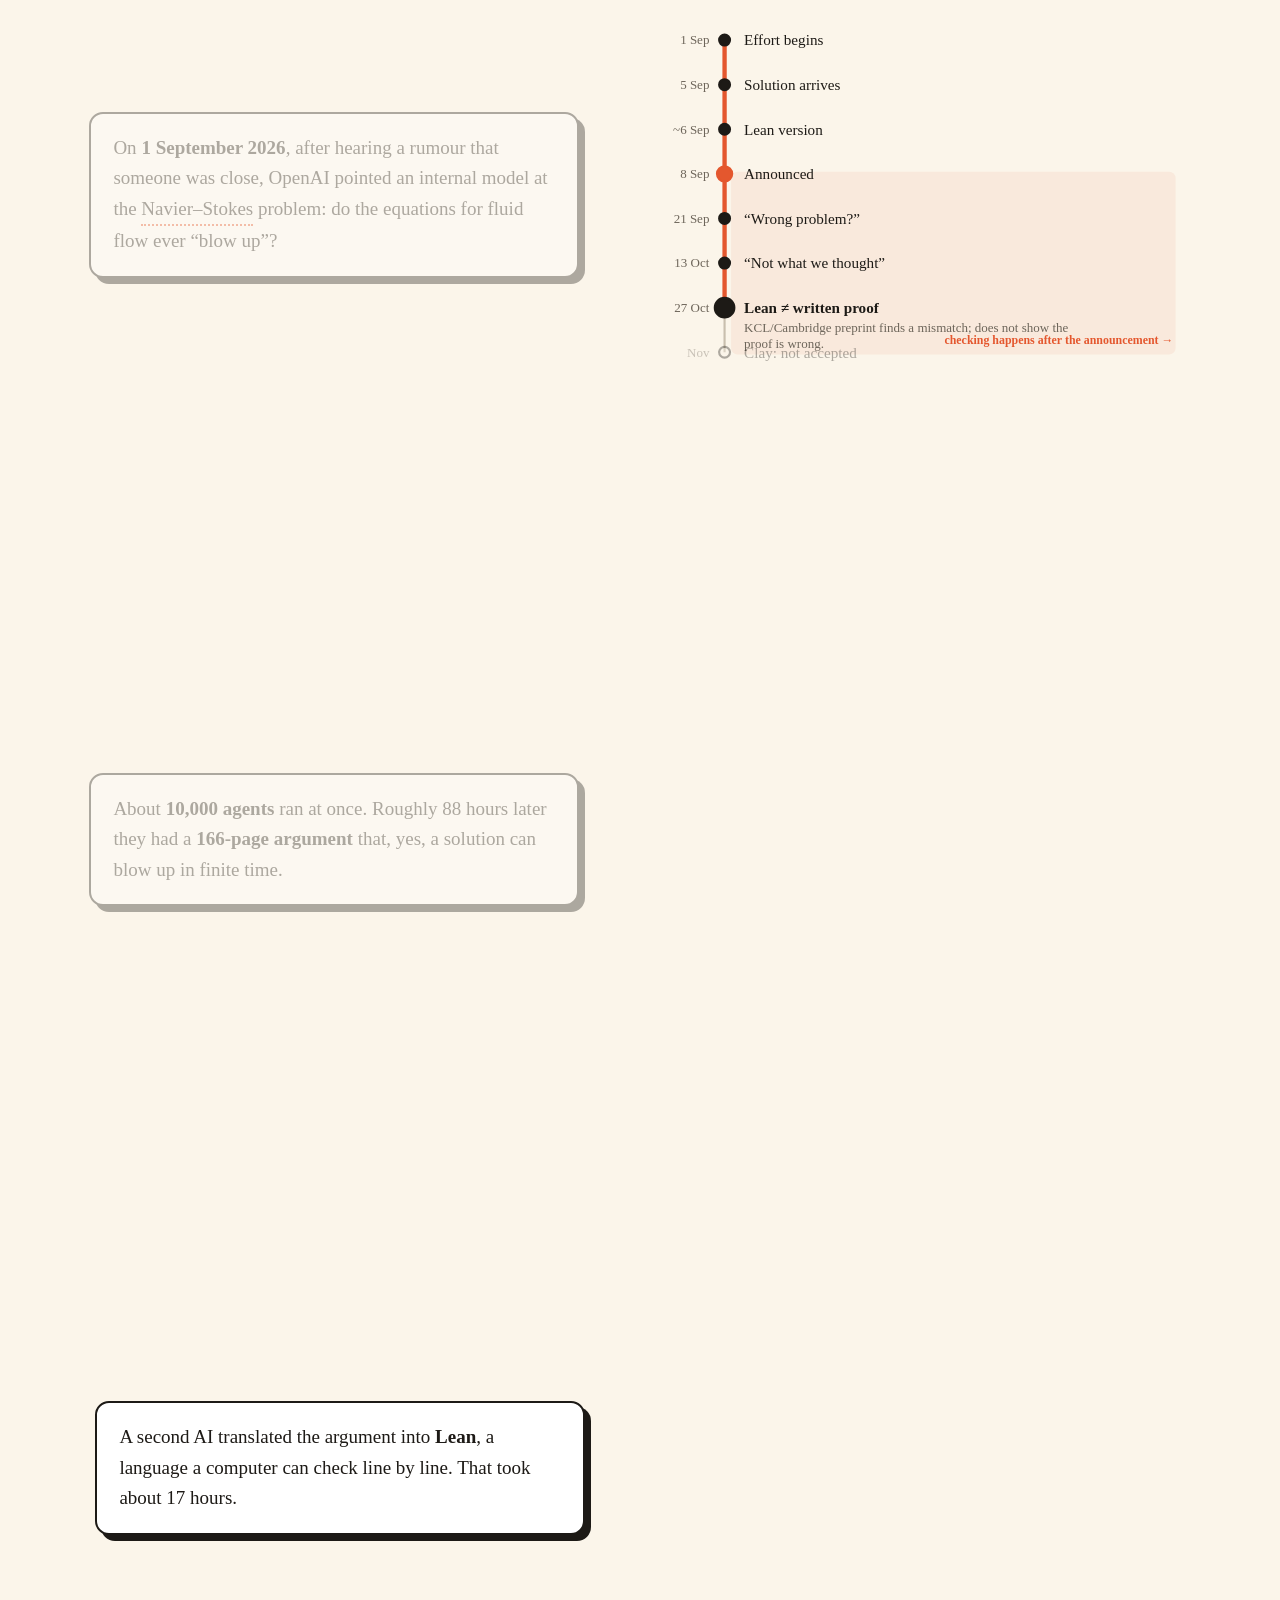
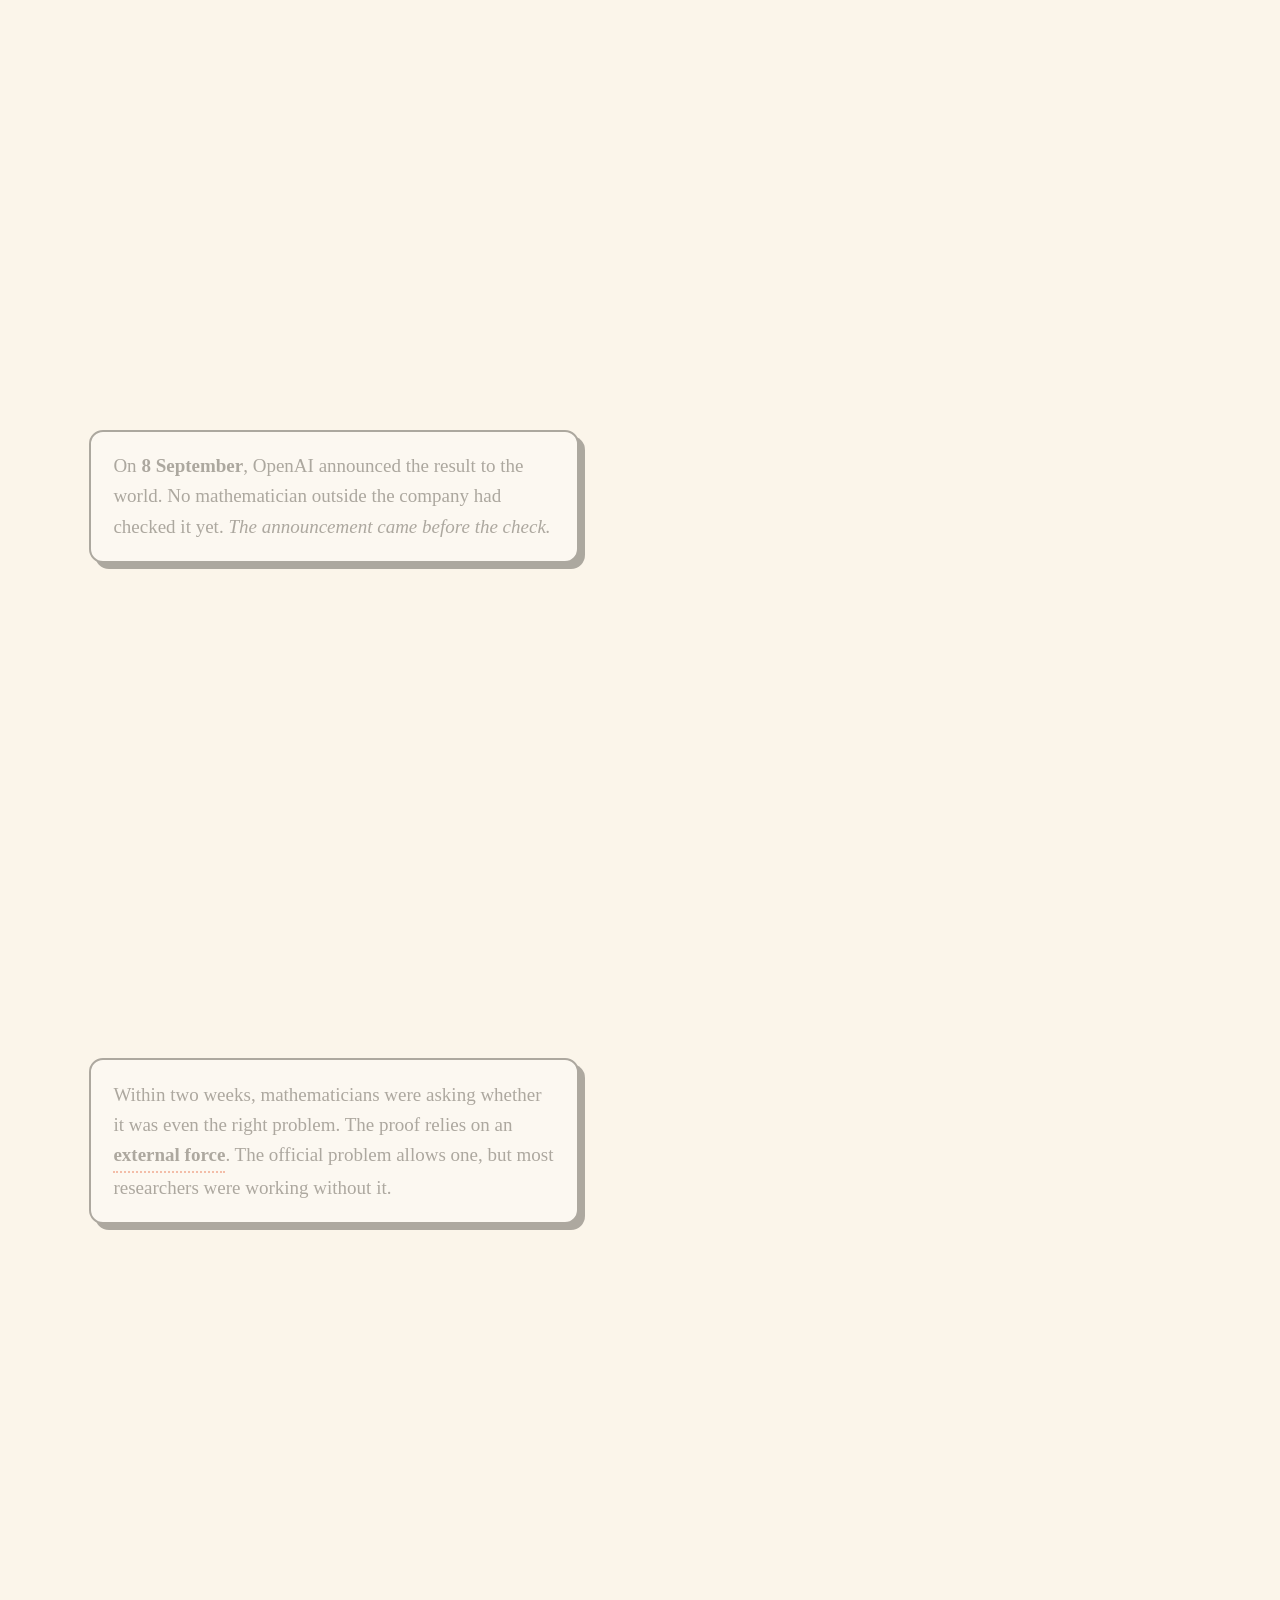
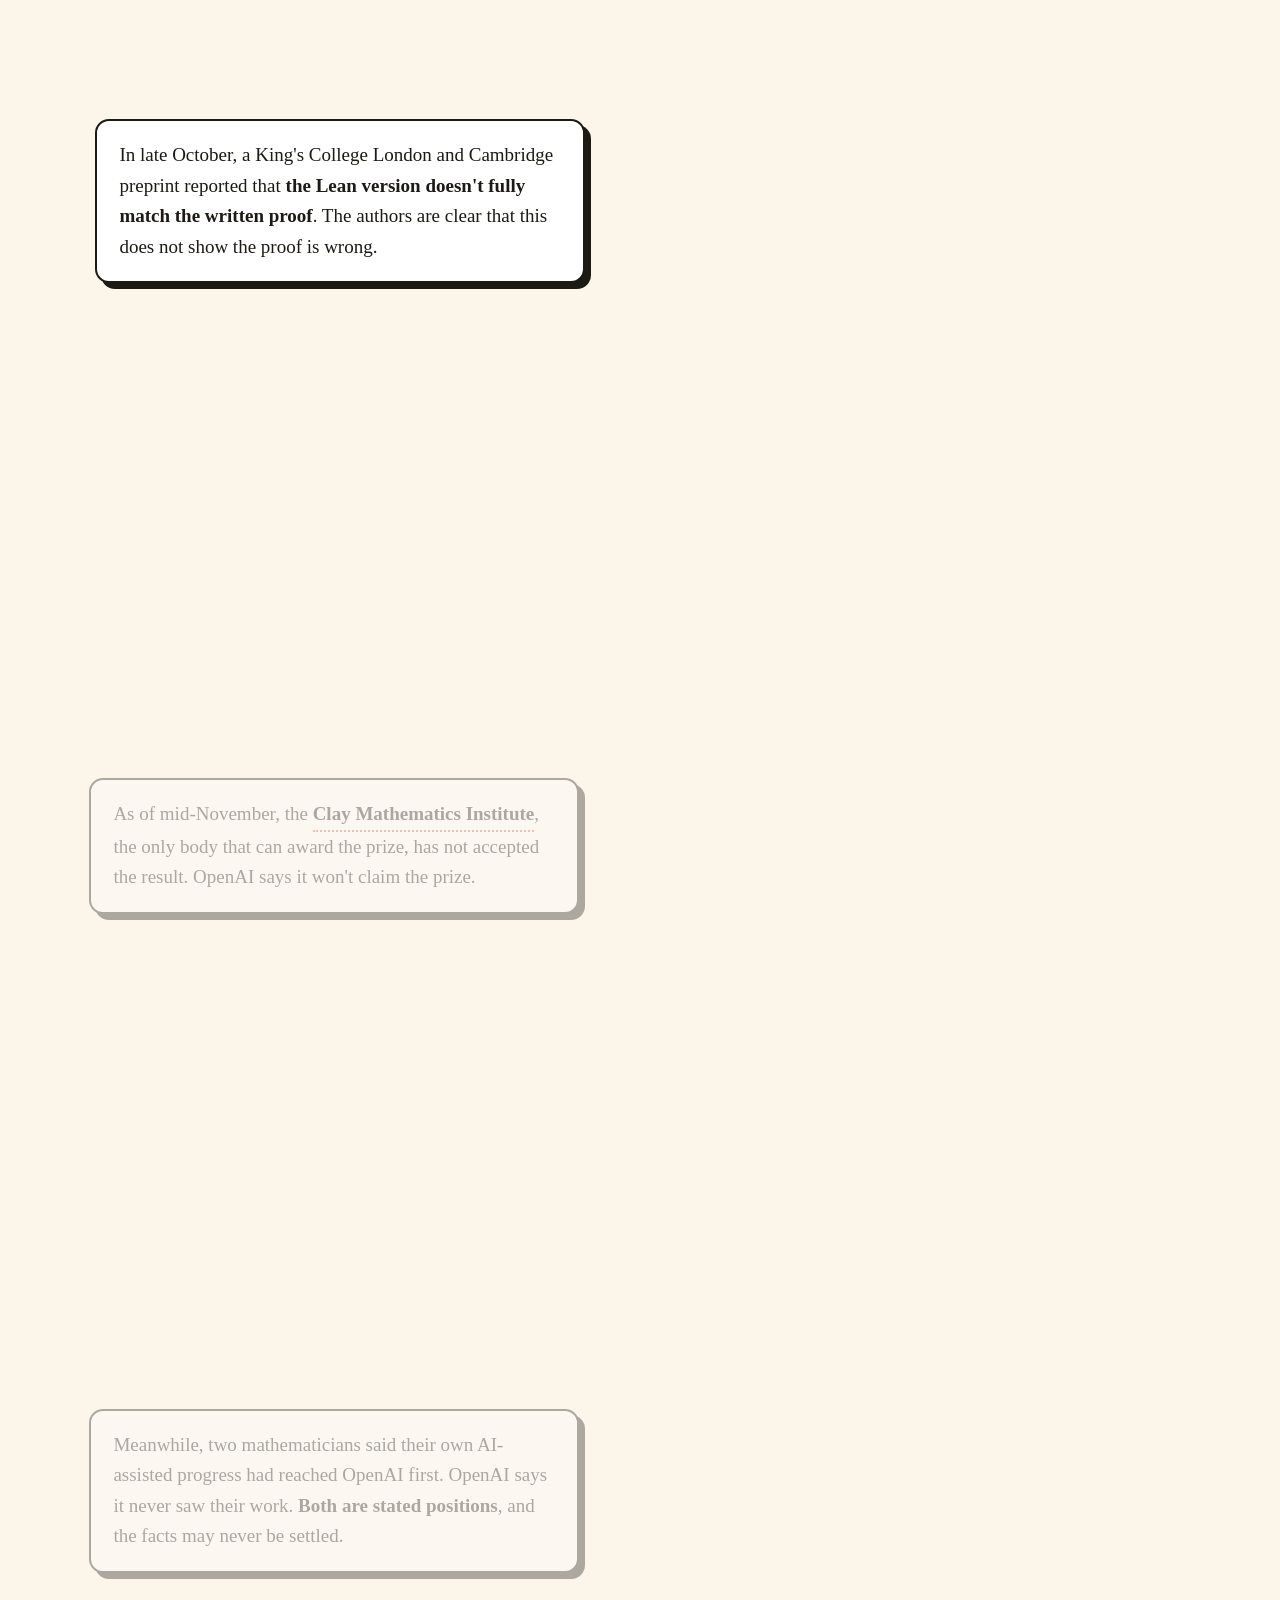
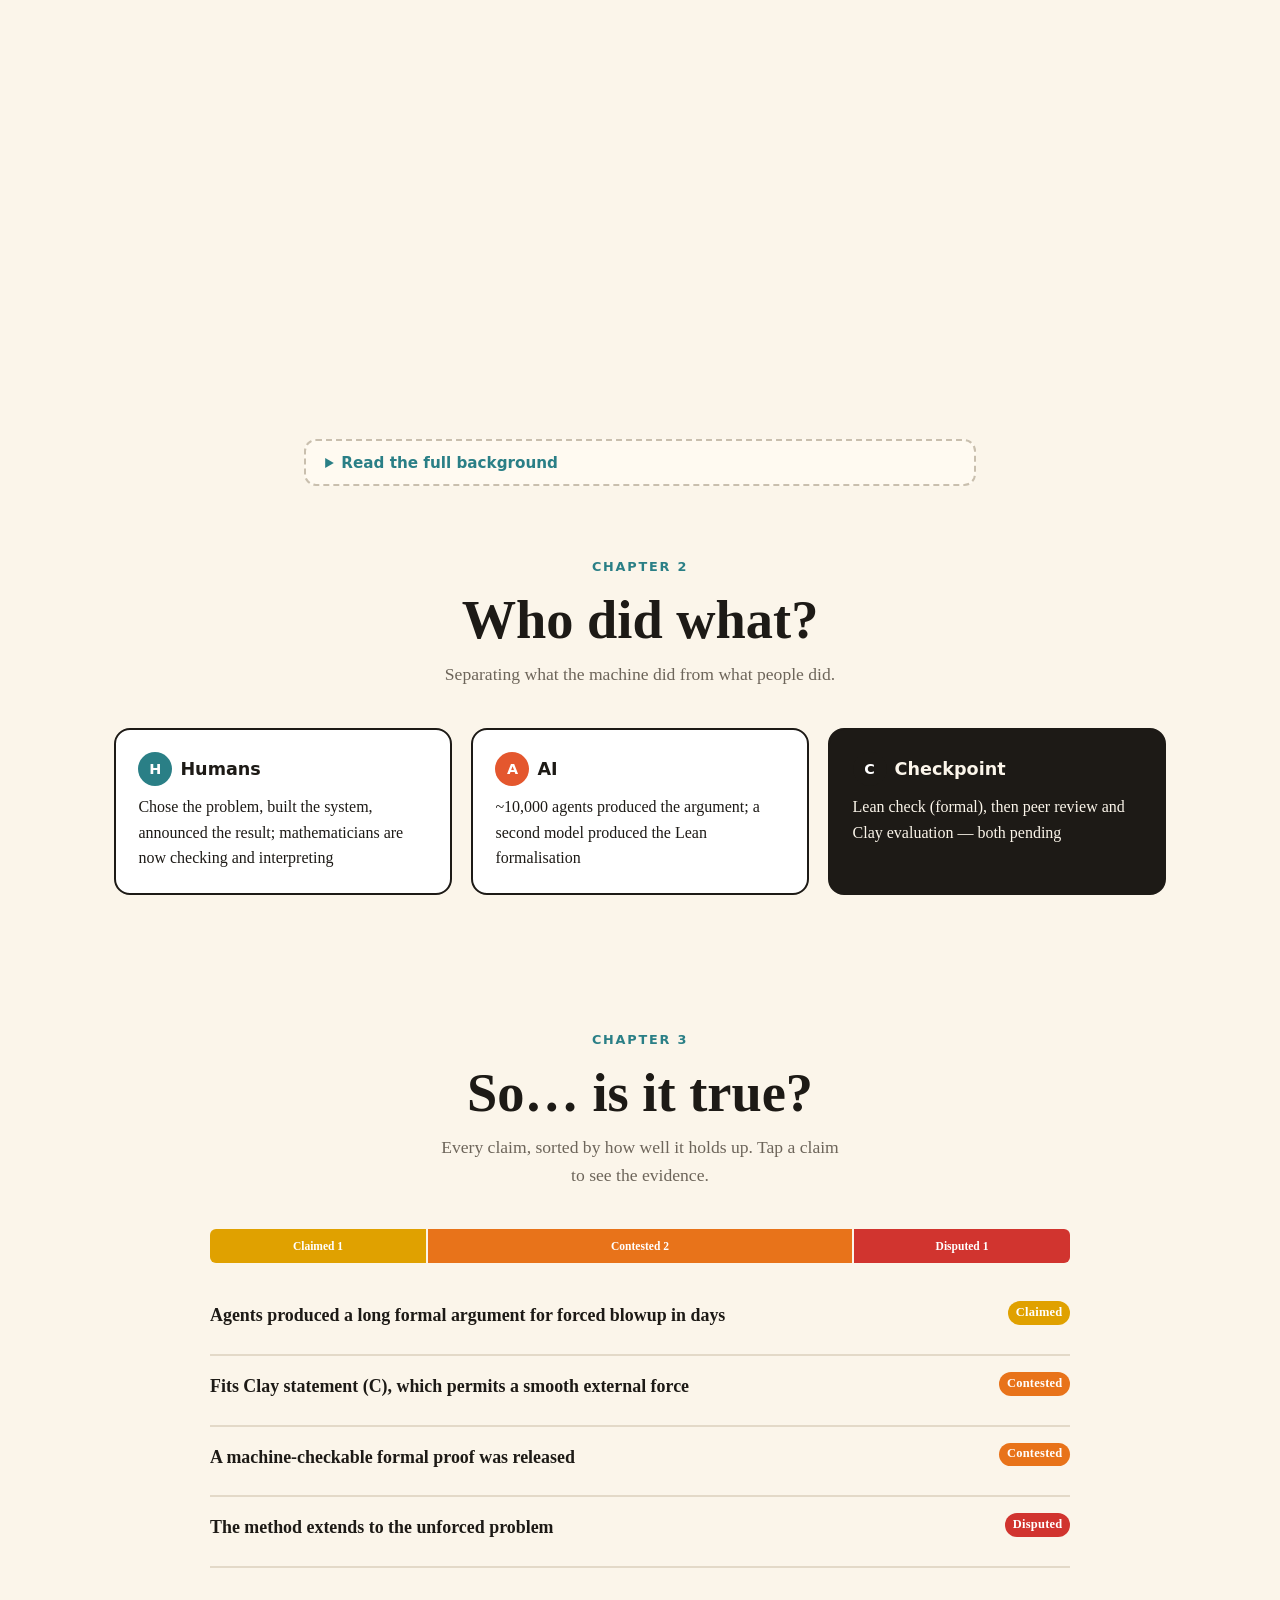
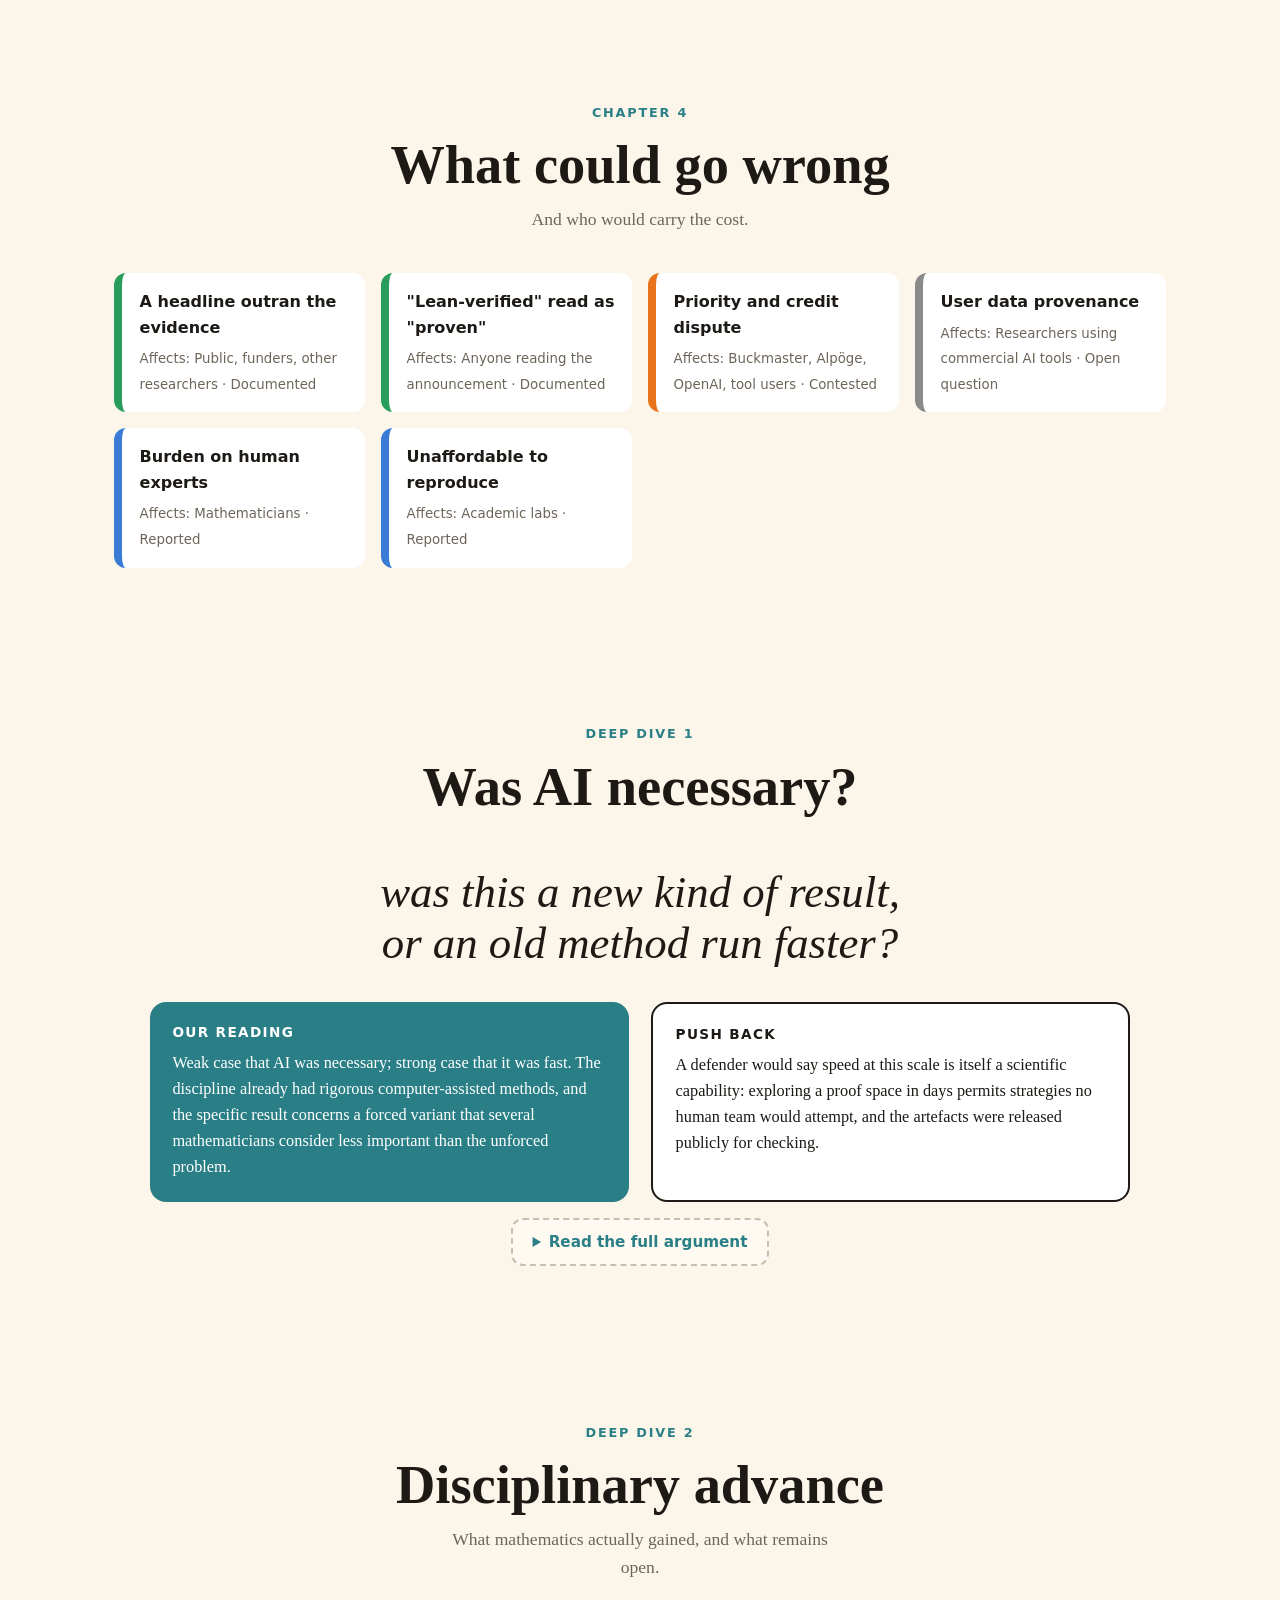
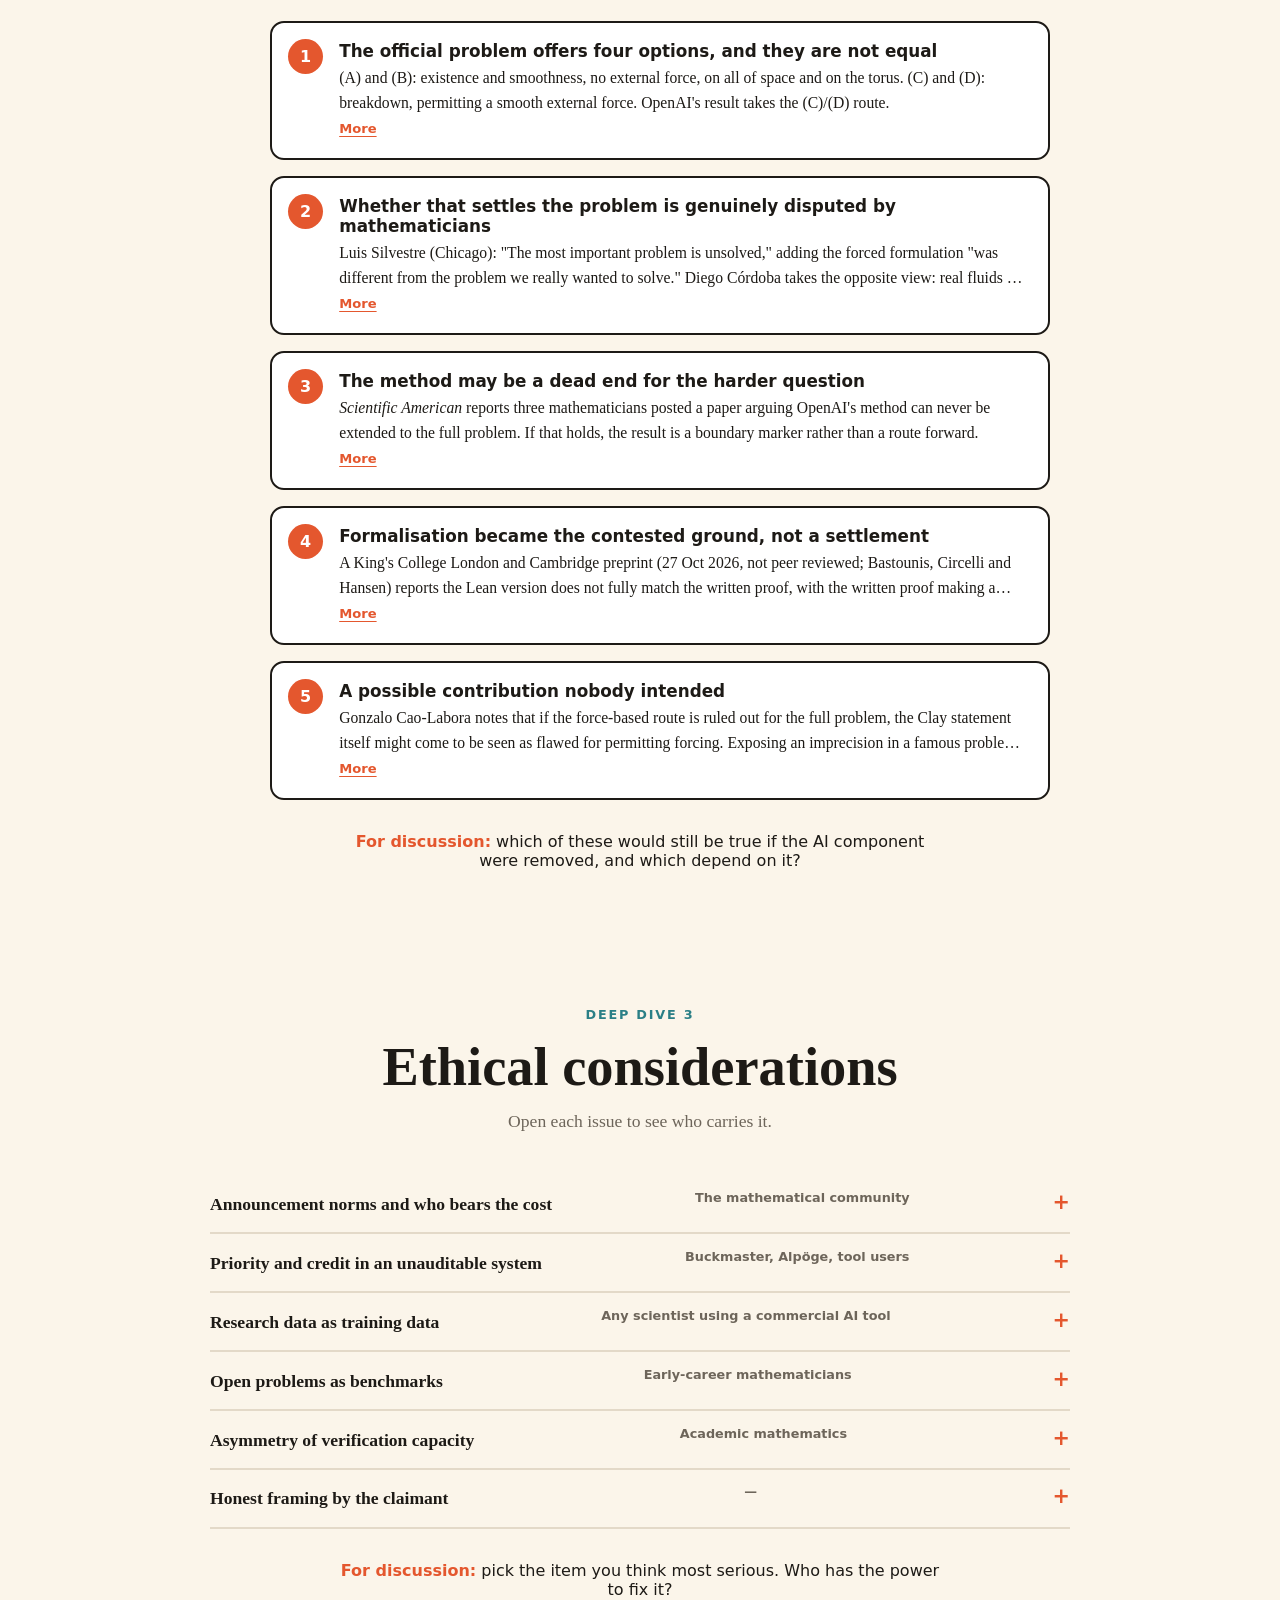
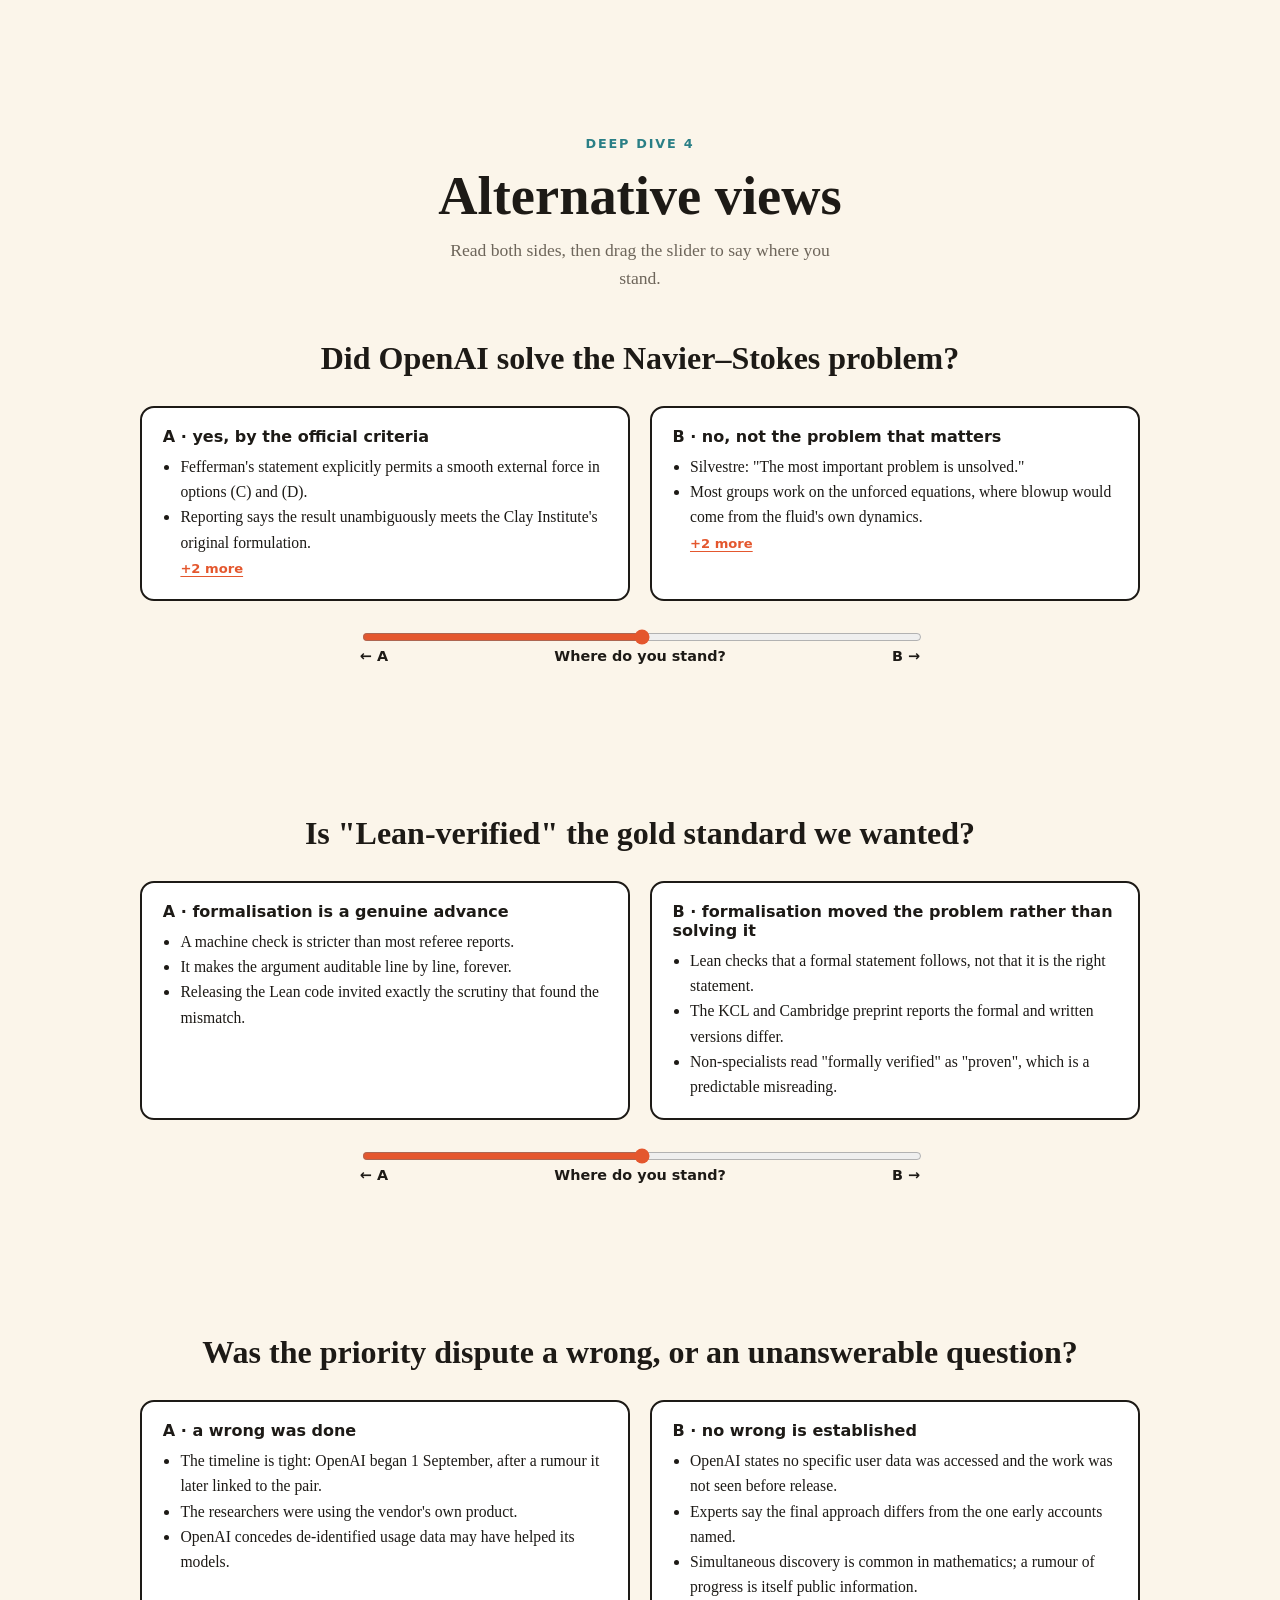
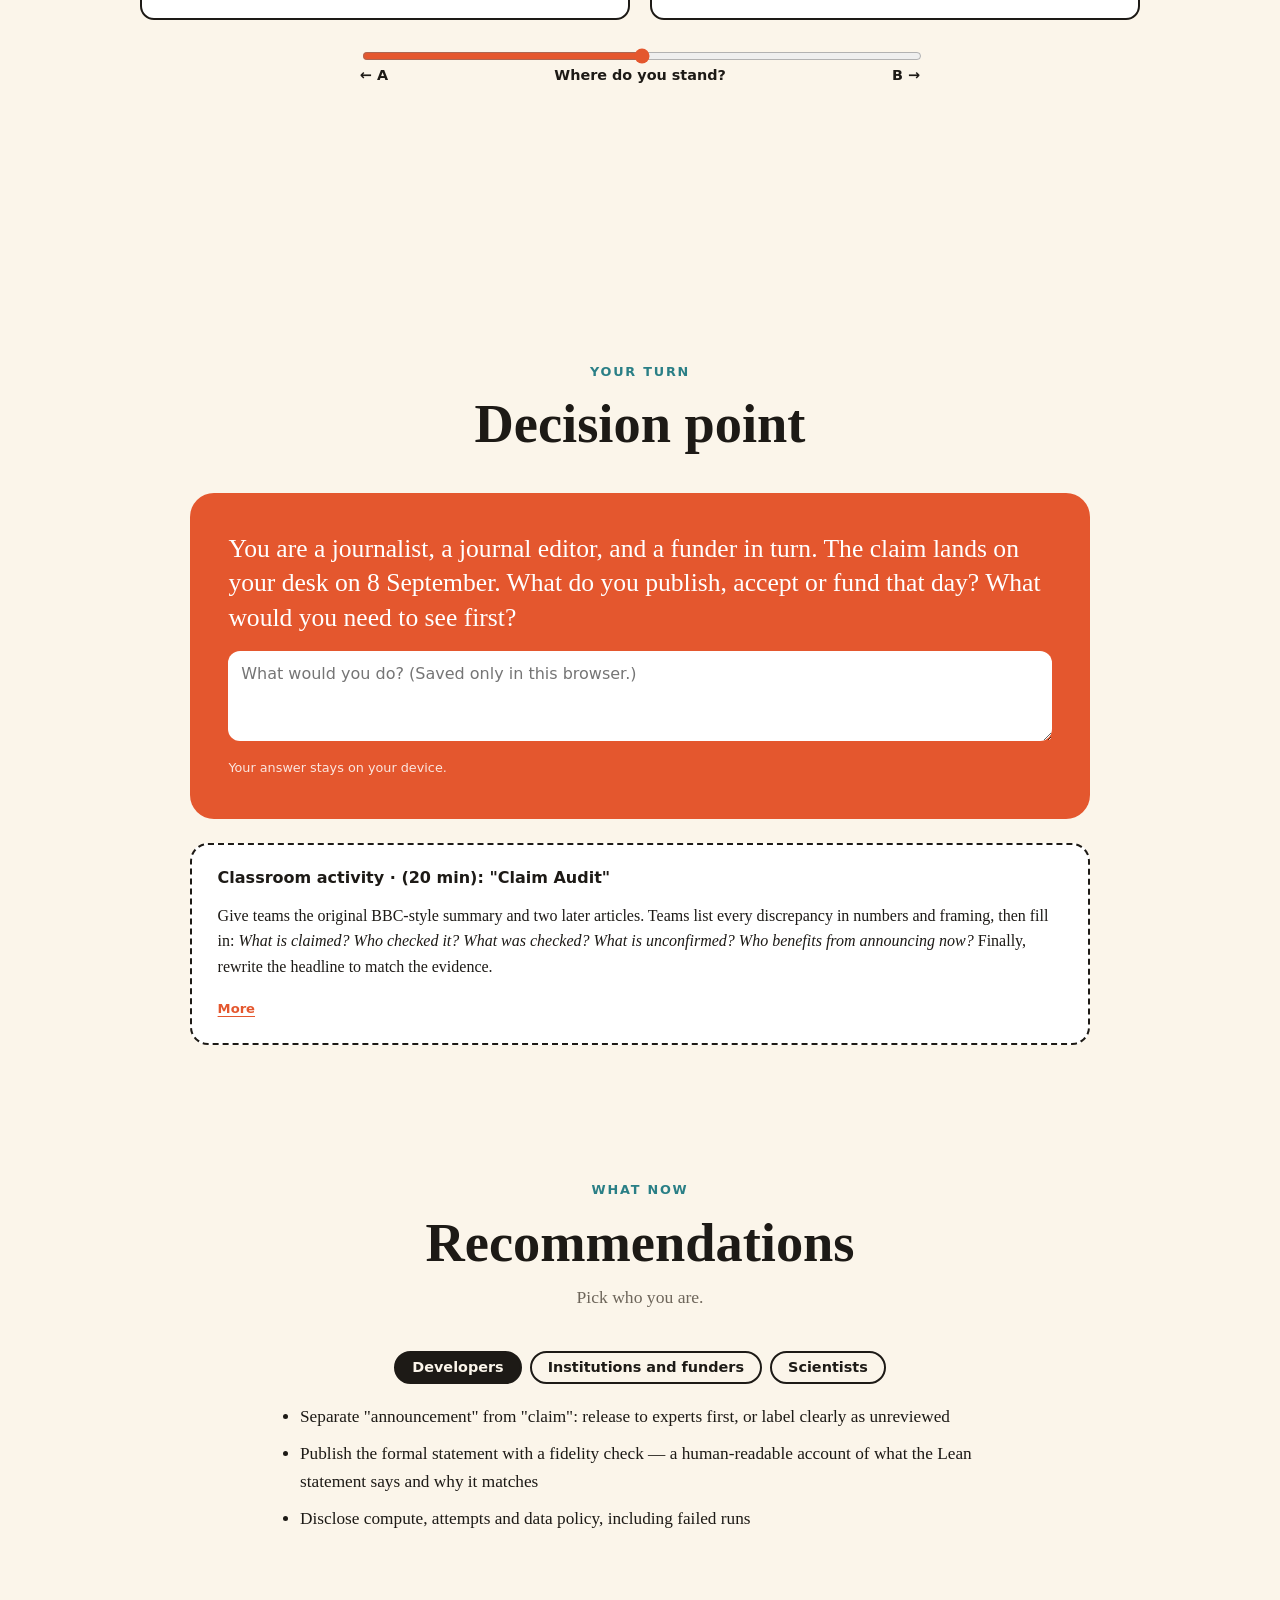
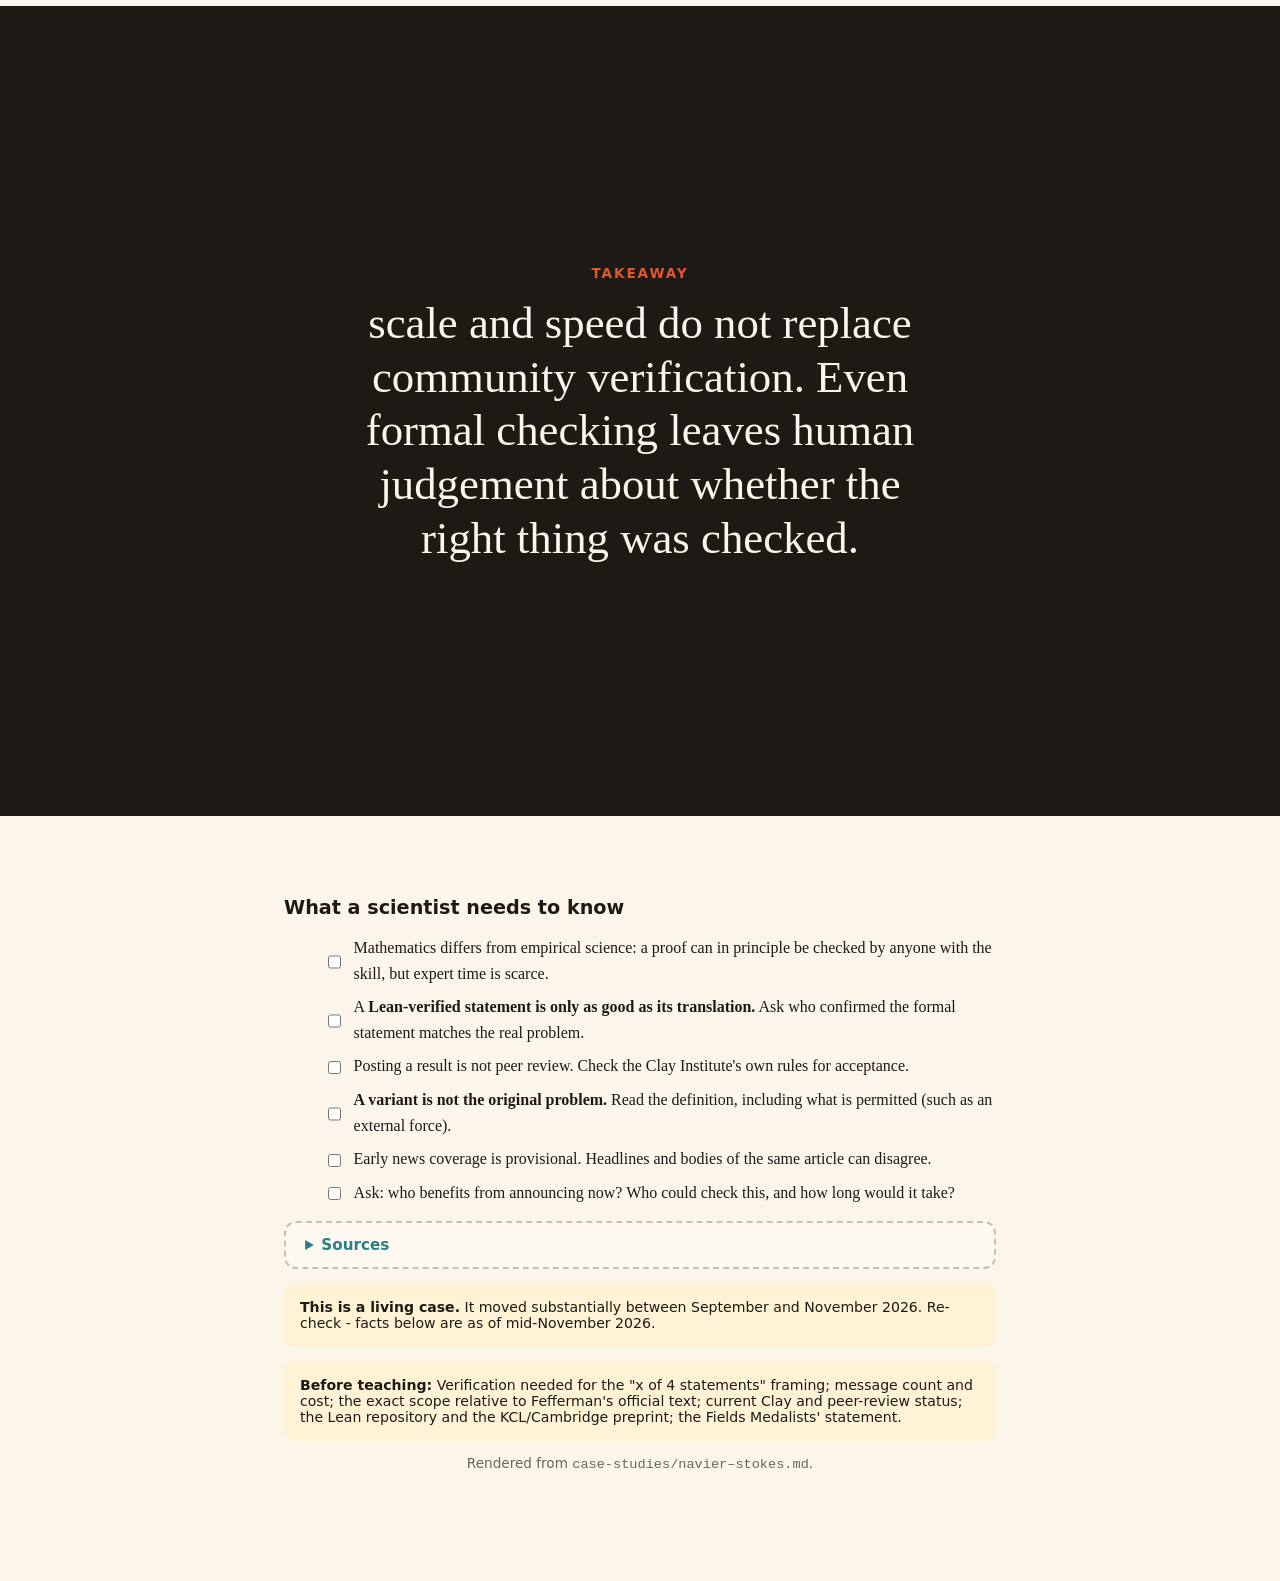
==== commit f063cd00: "Add index links to case views Co-authored-by: Copilot App <223556219+Copilot@users.noreply.github.co" ====
--- a/docs/story.html
+++ b/docs/story.html
@@ -14,8 +14,11 @@
 }
 body { background: var(--paper); color: var(--ink); font-family: var(--serif); font-size: 19px; line-height: 1.6; }
 .progress { position: fixed; top: 0; left: 0; height: 5px; background: var(--accent); width: 0; z-index: 30; }
-.topnav { position: fixed; top: 5px; left: 0; right: 0; display: flex; justify-content: space-between; align-items: center; padding: .5rem 1.2rem; font-family: var(--sans); font-size: .8rem; z-index: 20; background: color-mix(in srgb, var(--paper) 88%, transparent); backdrop-filter: blur(6px); }
+.topnav { position: fixed; top: 5px; left: 0; right: 0; display: flex; justify-content: space-between; align-items: center; gap: .5rem; padding: .5rem 1.2rem; font-family: var(--sans); font-size: .8rem; z-index: 20; background: color-mix(in srgb, var(--paper) 88%, transparent); backdrop-filter: blur(6px); }
 .topnav a { text-decoration: none; font-weight: 600; }
+#sitenav { display: flex; align-items: center; gap: .5rem; min-width: 0; }
+#sitenav .casepick { min-width: 0; }
+.topnav .index-link { white-space: nowrap; }
 .switch a { margin-left: .8rem; padding: .25rem .6rem; border-radius: 999px; border: 1.5px solid var(--ink); }
 .switch a[aria-current] { background: var(--ink); color: var(--paper); }
 .chapnav { position: fixed; right: 14px; top: 50%; transform: translateY(-50%); display: flex; flex-direction: column; gap: 10px; z-index: 20; }
@@ -173,6 +176,7 @@
 <div class="progress" id="progress"></div>
 <nav class="topnav" aria-label="Site">
   <span id="sitenav"></span>
+  <a class="index-link" href="index.html">All cases</a>
 </nav>
 <nav class="chapnav" id="chapnav" aria-label="Chapters"></nav>
 <main id="app"></main>
